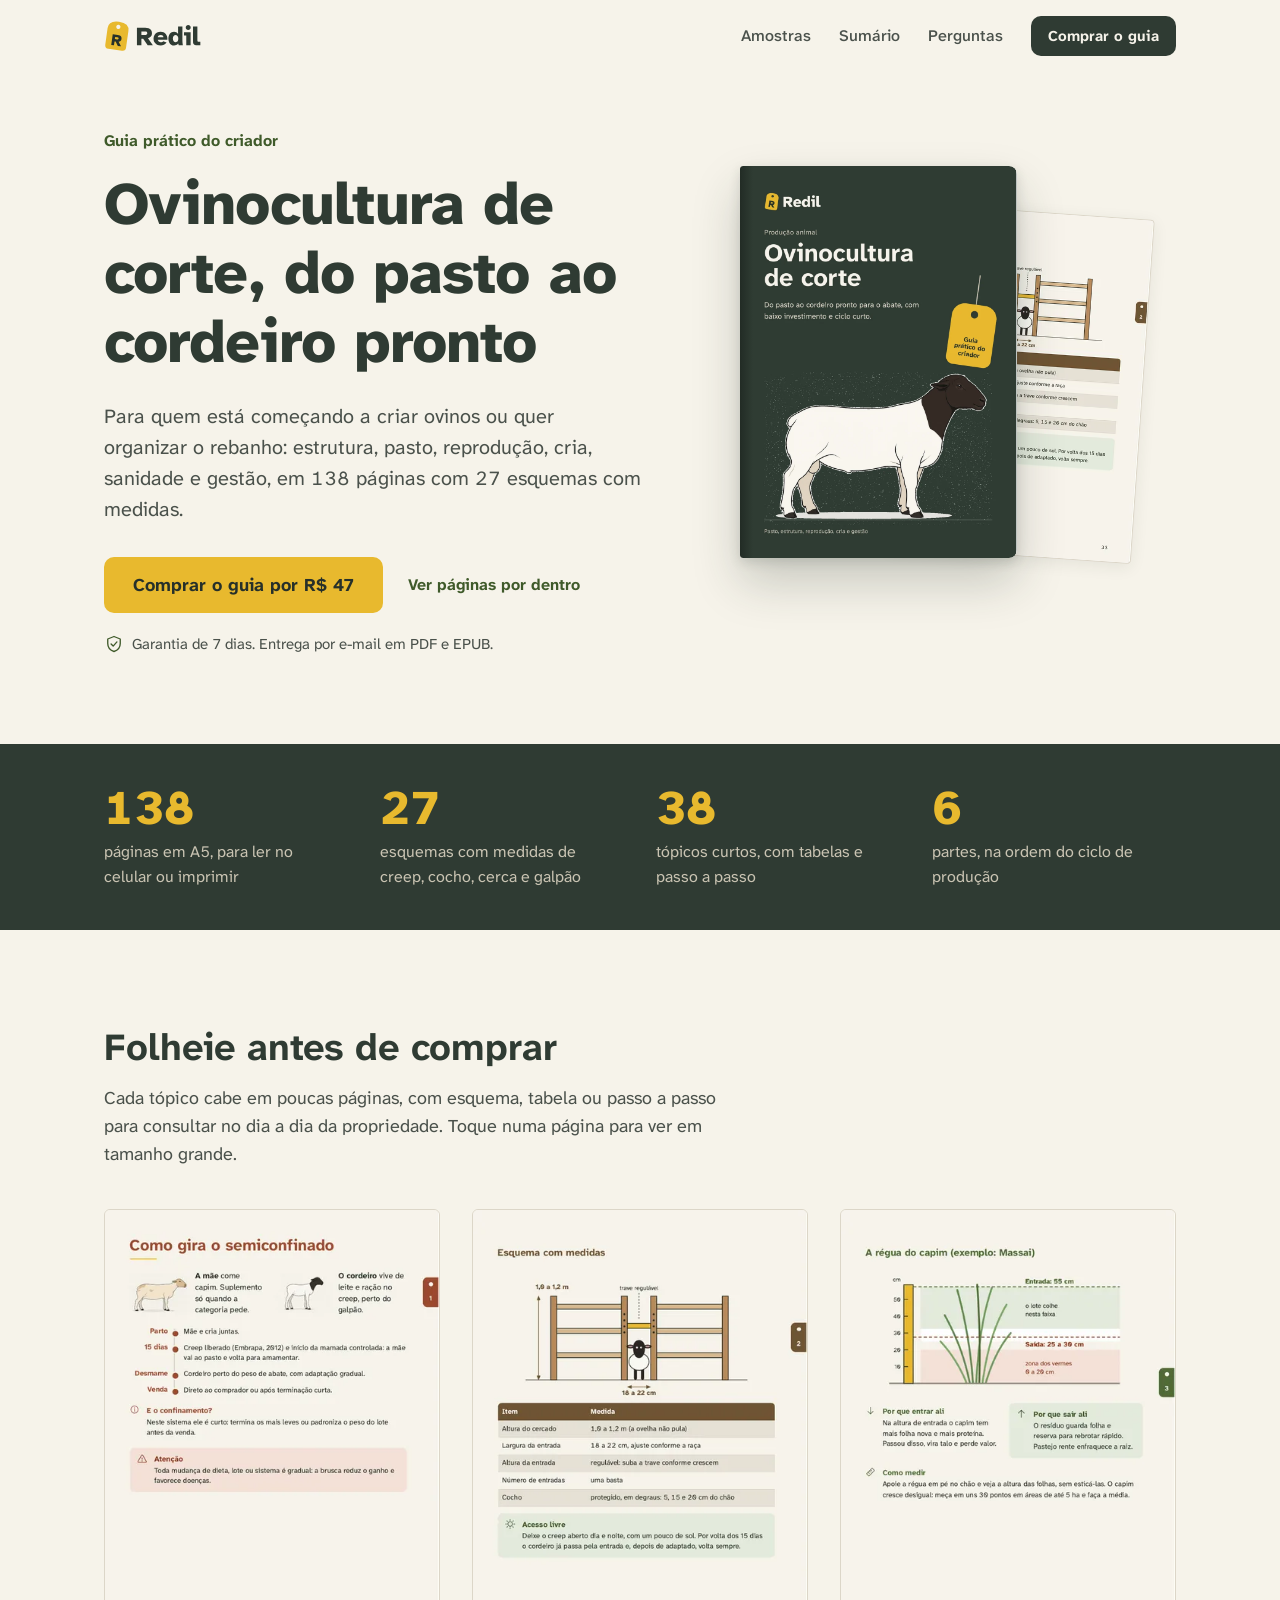
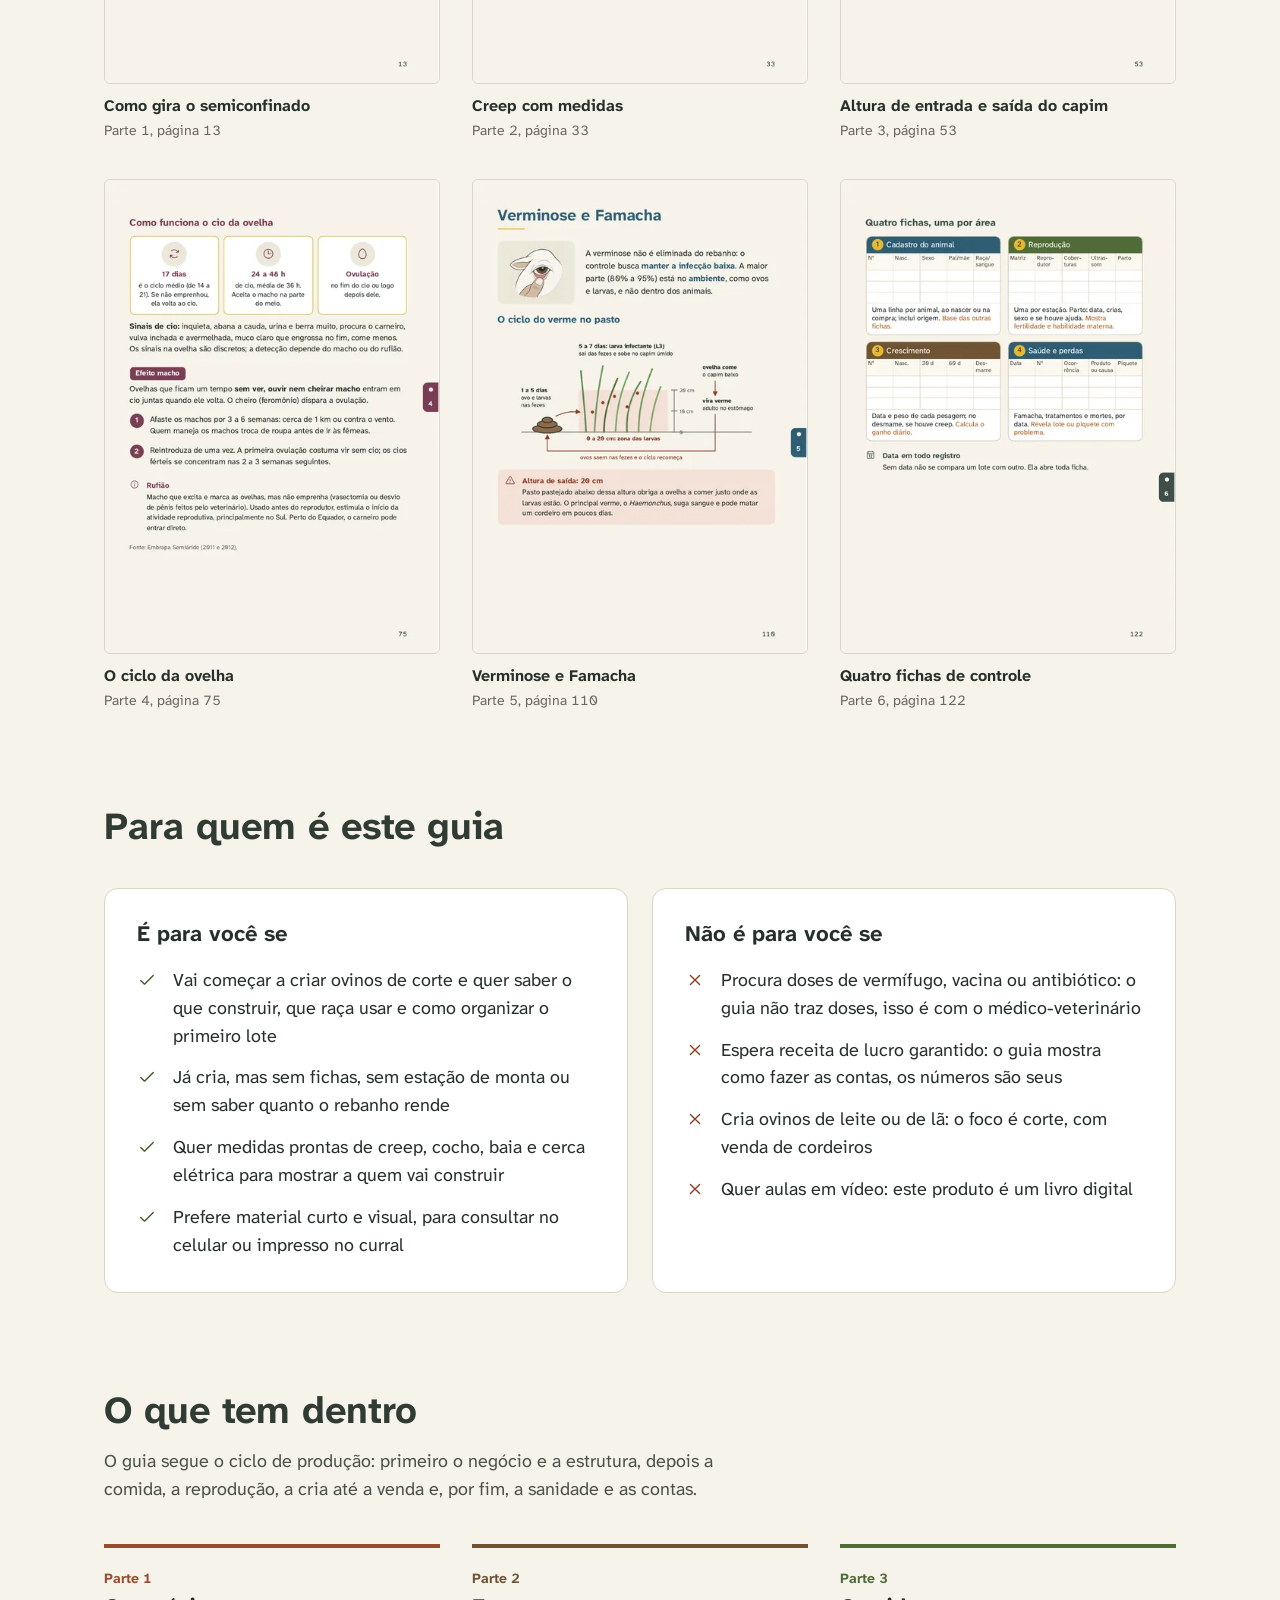
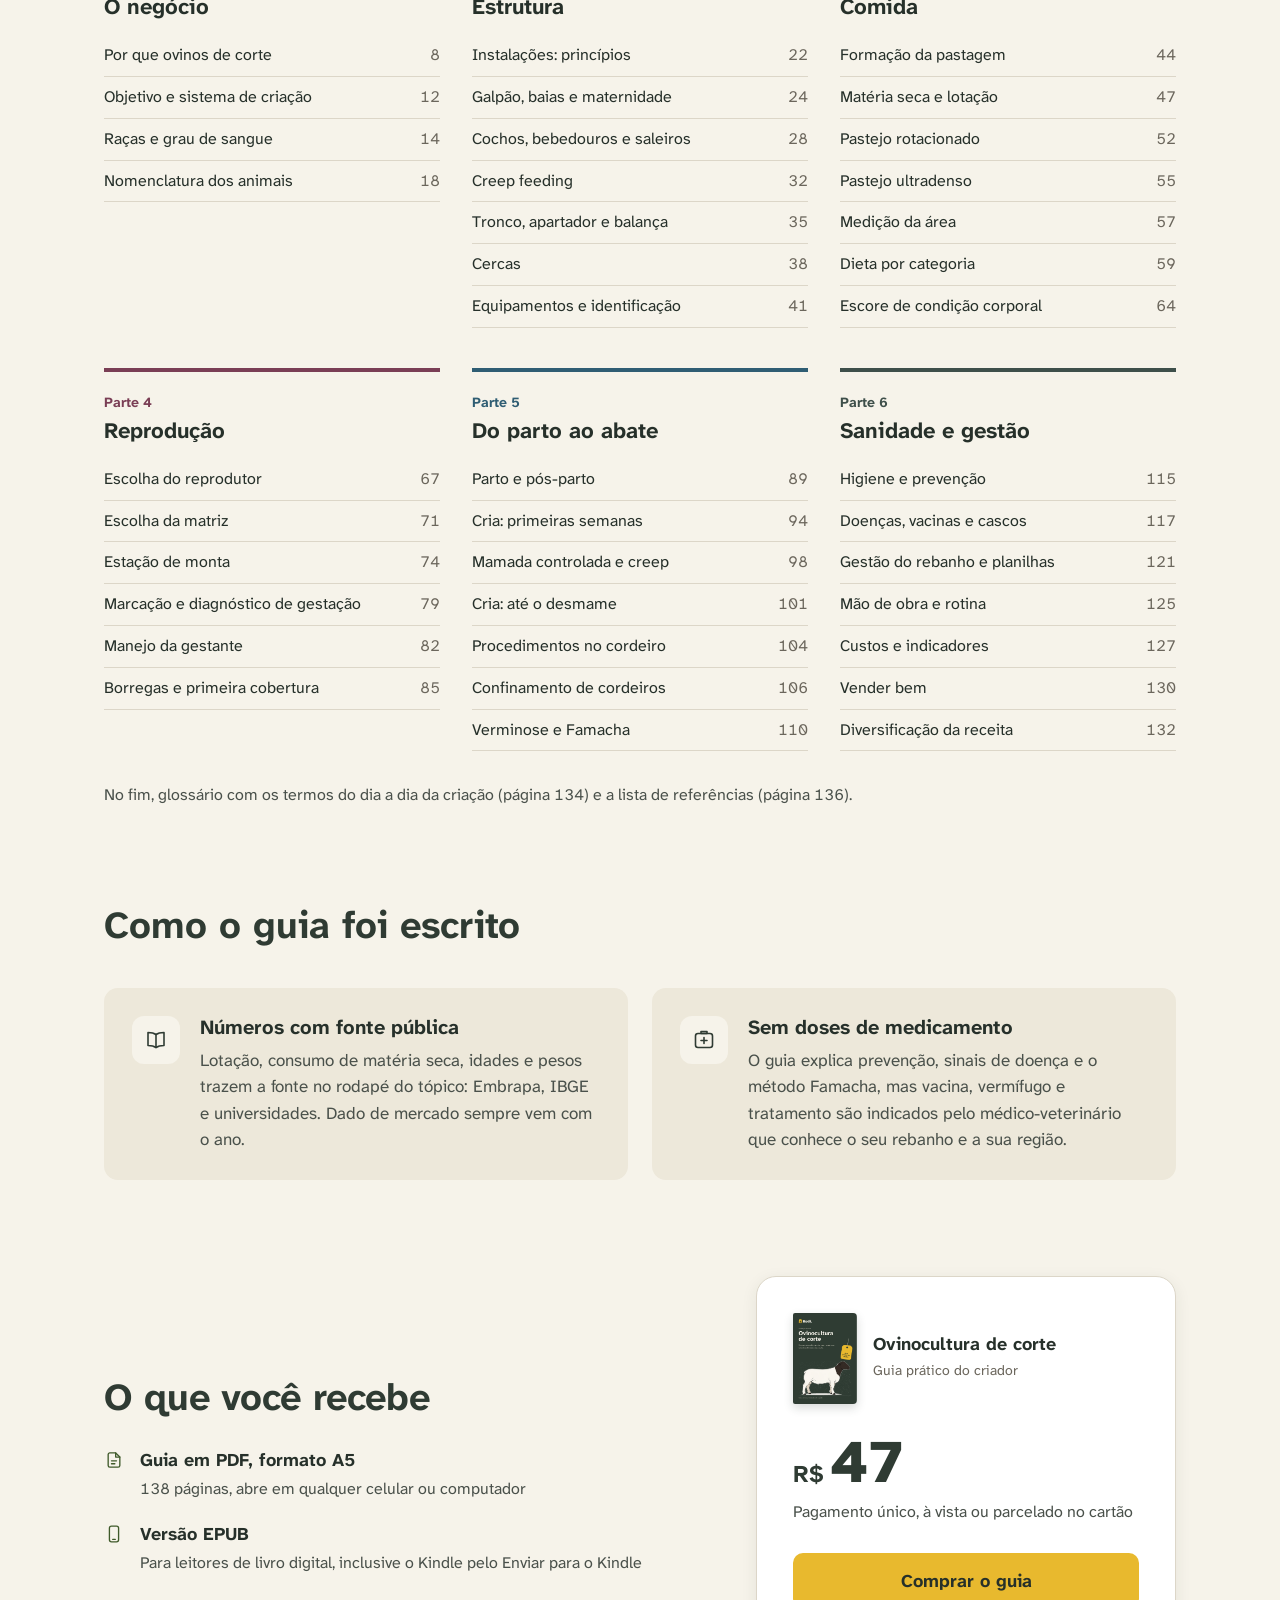
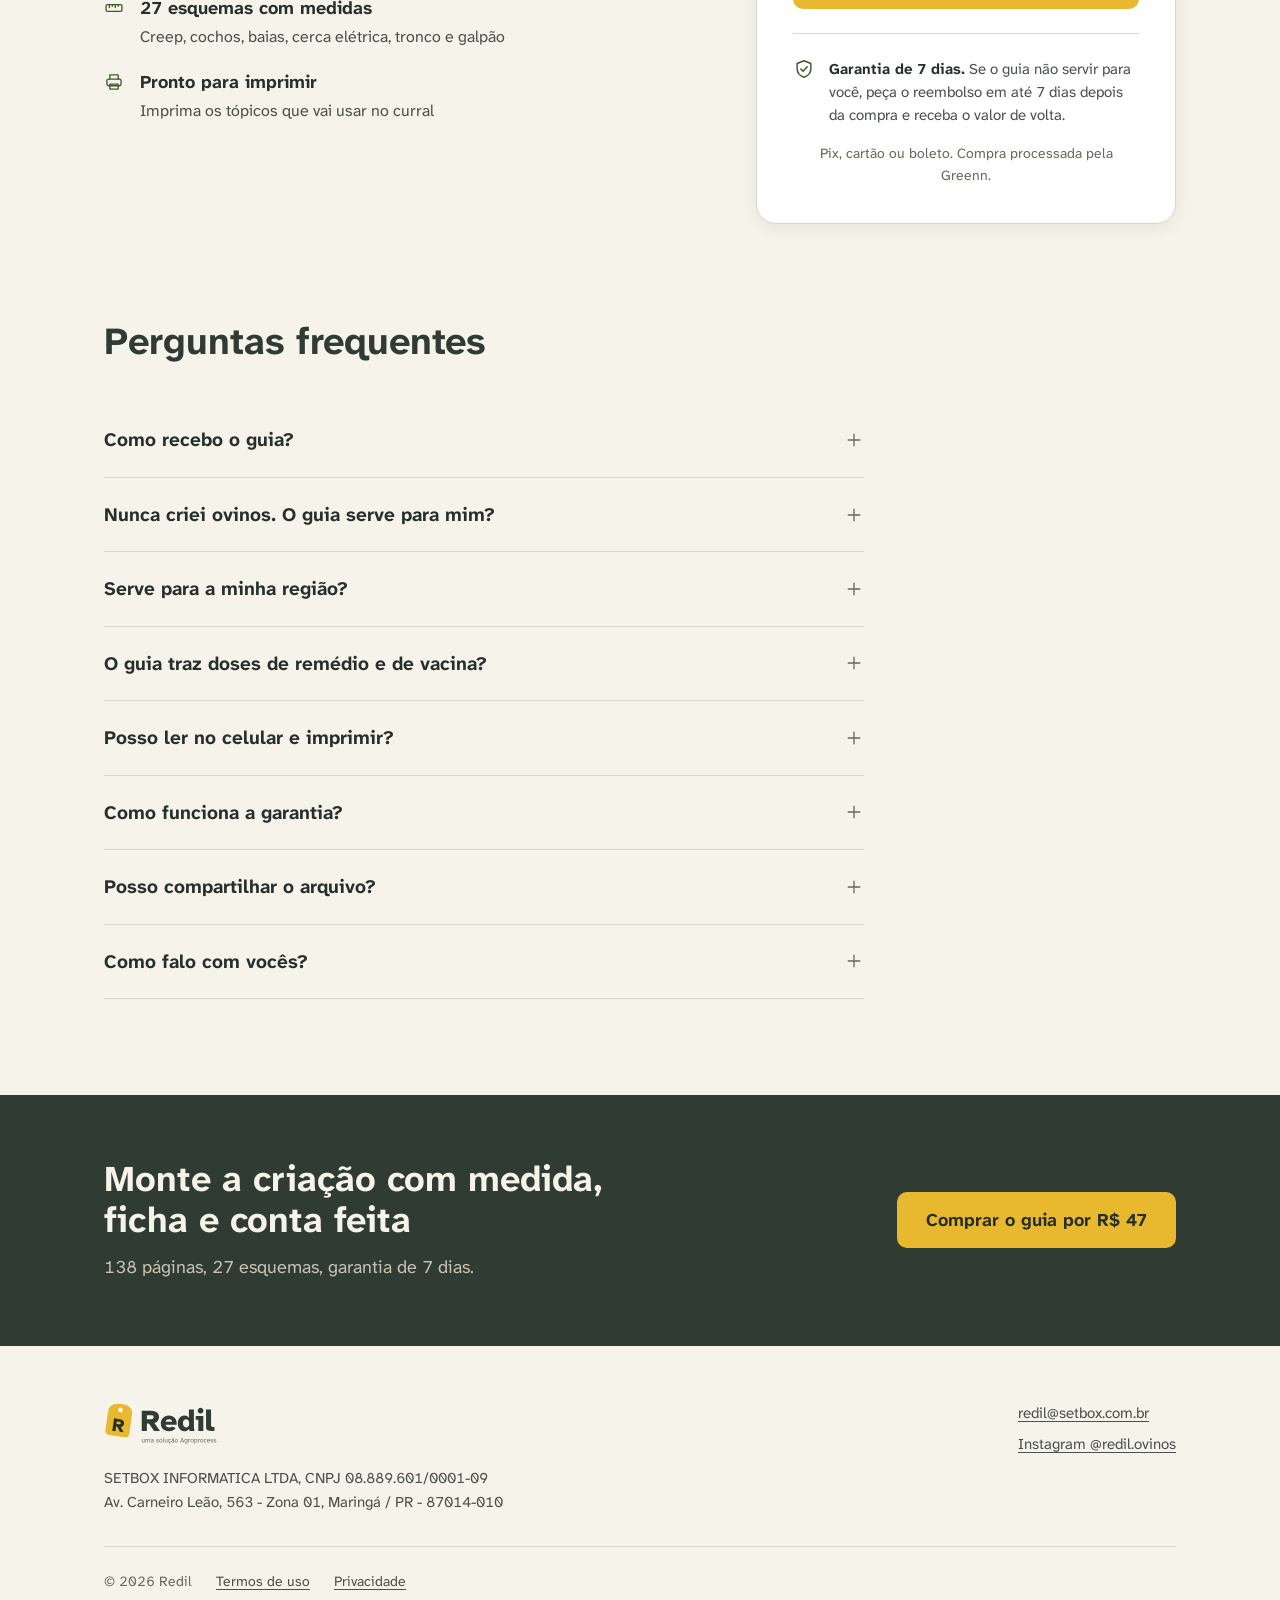
==== index.html @ 5d14e7e5 "Página de vendas do ebook Ovinocultura de corte Página estática da Redil com termos e privacidade, p" ====
<!doctype html>
<html lang="pt-BR">
<head>
<meta charset="utf-8">
<meta name="viewport" content="width=device-width, initial-scale=1">
<title>Ovinocultura de corte: guia prático do criador | Redil</title>
<meta name="description" content="Guia prático de ovinocultura de corte com 138 páginas e 27 esquemas com medidas: negócio, estrutura, pasto, reprodução, cria, sanidade e gestão. Números com fonte pública. PDF e EPUB, garantia de 7 dias.">
<meta name="theme-color" content="#2F3B33">
<meta property="og:type" content="product">
<meta property="og:locale" content="pt_BR">
<meta property="og:site_name" content="Redil">
<meta property="og:title" content="Ovinocultura de corte: guia prático do criador">
<meta property="og:description" content="138 páginas e 27 esquemas com medidas, do pasto ao cordeiro pronto. PDF e EPUB, garantia de 7 dias.">
<link rel="canonical" href="https://redilovinos.com.br/">
<meta property="og:url" content="https://redilovinos.com.br/">
<meta property="og:image" content="https://redilovinos.com.br/img/compartilhar.png">
<meta property="og:image:width" content="1200">
<meta property="og:image:height" content="630">
<meta name="twitter:card" content="summary_large_image">
<link rel="icon" href="img/marca/favicon.ico" sizes="any">
<link rel="icon" href="img/marca/redil-favicon.svg" type="image/svg+xml">
<link rel="apple-touch-icon" href="img/marca/apple-touch-icon.png">
<link rel="preload" href="fontes/atkinson-hyperlegible-next.woff" as="font" type="font/woff" crossorigin>
<link rel="stylesheet" href="estilo.css">
</head>
<body>
<svg width="0" height="0" style="position:absolute" aria-hidden="true">
  <symbol id="i-check" viewBox="0 0 24 24"><path d="M4.5 12.5l4.5 4.5L19.5 6.5"/></symbol>
  <symbol id="i-x" viewBox="0 0 24 24"><path d="M6.5 6.5l11 11M17.5 6.5l-11 11"/></symbol>
  <symbol id="i-escudo" viewBox="0 0 24 24"><path d="M12 3l7.5 3v5.5c0 4.6-3.2 8.2-7.5 9.5-4.3-1.3-7.5-4.9-7.5-9.5V6L12 3z"/><path d="M8.5 12l2.5 2.5 4.5-5"/></symbol>
  <symbol id="i-mais" viewBox="0 0 24 24"><path d="M12 5v14M5 12h14"/></symbol>
  <symbol id="i-livro" viewBox="0 0 24 24"><path d="M12 6.5C10.3 5.2 7.7 4.5 4 4.5v13c3.7 0 6.3.7 8 2 1.7-1.3 4.3-2 8-2v-13c-3.7 0-6.3.7-8 2z"/><path d="M12 6.5v13"/></symbol>
  <symbol id="i-cruz" viewBox="0 0 24 24"><rect x="3.5" y="5.5" width="17" height="14" rx="2.5"/><path d="M9 3.5h6v2H9zM12 9.5v6M9 12.5h6"/></symbol>
  <symbol id="i-arquivo" viewBox="0 0 24 24"><path d="M14 3.5H7a2 2 0 0 0-2 2v13a2 2 0 0 0 2 2h10a2 2 0 0 0 2-2v-10l-5-5z"/><path d="M14 3.5v5h5M9 13h6M9 16.5h4"/></symbol>
  <symbol id="i-celular" viewBox="0 0 24 24"><rect x="6.5" y="2.5" width="11" height="19" rx="2.5"/><path d="M10.5 18.5h3"/></symbol>
  <symbol id="i-impressora" viewBox="0 0 24 24"><path d="M7 8.5V3.5h10v5"/><rect x="3.5" y="8.5" width="17" height="8" rx="2"/><path d="M7 14.5h10v6H7z"/></symbol>
  <symbol id="i-regua" viewBox="0 0 24 24"><rect x="2.5" y="8" width="19" height="8" rx="1.5"/><path d="M6.5 8v3.5M10 8v2M13.5 8v3.5M17 8v2"/></symbol>
</svg>

<a class="pular" href="#conteudo">Pular para o conteúdo</a>

<header class="topo" id="topo">
  <div class="conteiner">
    <a class="marca" href="#conteudo" aria-label="Redil, início"><img src="img/marca/redil-logo.svg" alt="Redil" width="120" height="32"></a>
    <nav aria-label="Seções">
      <a href="#amostras">Amostras</a>
      <a href="#sumario">Sumário</a>
      <a href="#perguntas">Perguntas</a>
      <a class="btn btn-primario comprar" href="#preco">Comprar o guia</a>
    </nav>
  </div>
</header>

<main id="conteudo">
  <section class="heroi" aria-labelledby="titulo">
    <div class="conteiner">
      <div>
        <p class="rotulo">Guia prático do criador</p>
        <h1 id="titulo">Ovinocultura de corte, do pasto ao cordeiro pronto</h1>
        <p class="apoio">Para quem está começando a criar ovinos ou quer organizar o rebanho: estrutura, pasto, reprodução, cria, sanidade e gestão, em 138 páginas com 27 esquemas com medidas.</p>
        <div class="acoes">
          <a class="btn btn-destaque btn-grande comprar" href="#preco">Comprar o guia por R$ 47</a>
          <a class="btn btn-texto" href="#amostras">Ver páginas por dentro</a>
        </div>
        <p class="nota-garantia"><svg class="icone"><use href="#i-escudo"/></svg>Garantia de 7 dias. Entrega por e-mail em PDF e EPUB.</p>
      </div>
      <figure class="livro">
        <div class="pagina"><img src="img/amostras/pagina-33-pequena.webp" alt="" width="440" height="623"></div>
        <div class="capa"><img src="img/capa.webp" alt="Capa do guia Ovinocultura de corte" width="900" height="1274" fetchpriority="high"></div>
      </figure>
    </div>
  </section>

  <section class="faixa" aria-label="O guia em números">
    <div class="conteiner">
      <div><b>138</b><span>páginas em A5, para ler no celular ou imprimir</span></div>
      <div><b>27</b><span>esquemas com medidas de creep, cocho, cerca e galpão</span></div>
      <div><b>38</b><span>tópicos curtos, com tabelas e passo a passo</span></div>
      <div><b>6</b><span>partes, na ordem do ciclo de produção</span></div>
    </div>
  </section>

  <section class="secao" id="amostras" aria-labelledby="titulo-amostras">
    <div class="conteiner">
      <div class="secao-cabeca">
        <h2 id="titulo-amostras">Folheie antes de comprar</h2>
        <p>Cada tópico cabe em poucas páginas, com esquema, tabela ou passo a passo para consultar no dia a dia da propriedade. Toque numa página para ver em tamanho grande.</p>
      </div>
      <div class="amostras">
        <figure>
          <a href="img/amostras/pagina-13.webp"><img src="img/amostras/pagina-13-pequena.webp" alt="Página do guia: como gira o semiconfinado" width="440" height="623" loading="lazy"></a>
          <figcaption>Como gira o semiconfinado<span>Parte 1, página 13</span></figcaption>
        </figure>
        <figure>
          <a href="img/amostras/pagina-33.webp"><img src="img/amostras/pagina-33-pequena.webp" alt="Página do guia: esquema do creep com medidas" width="440" height="623" loading="lazy"></a>
          <figcaption>Creep com medidas<span>Parte 2, página 33</span></figcaption>
        </figure>
        <figure>
          <a href="img/amostras/pagina-53.webp"><img src="img/amostras/pagina-53-pequena.webp" alt="Página do guia: altura de entrada e saída do capim" width="440" height="623" loading="lazy"></a>
          <figcaption>Altura de entrada e saída do capim<span>Parte 3, página 53</span></figcaption>
        </figure>
        <figure>
          <a href="img/amostras/pagina-75.webp"><img src="img/amostras/pagina-75-pequena.webp" alt="Página do guia: ciclo reprodutivo da ovelha" width="440" height="623" loading="lazy"></a>
          <figcaption>O ciclo da ovelha<span>Parte 4, página 75</span></figcaption>
        </figure>
        <figure>
          <a href="img/amostras/pagina-110.webp"><img src="img/amostras/pagina-110-pequena.webp" alt="Página do guia: verminose e método Famacha" width="440" height="623" loading="lazy"></a>
          <figcaption>Verminose e Famacha<span>Parte 5, página 110</span></figcaption>
        </figure>
        <figure>
          <a href="img/amostras/pagina-122.webp"><img src="img/amostras/pagina-122-pequena.webp" alt="Página do guia: as quatro fichas de controle do rebanho" width="440" height="623" loading="lazy"></a>
          <figcaption>Quatro fichas de controle<span>Parte 6, página 122</span></figcaption>
        </figure>
      </div>
    </div>
  </section>

  <section class="secao" aria-labelledby="titulo-publico">
    <div class="conteiner">
      <div class="secao-cabeca">
        <h2 id="titulo-publico">Para quem é este guia</h2>
      </div>
      <div class="publico">
        <div>
          <h3>É para você se</h3>
          <ul class="lista lista-sim">
            <li><svg class="icone"><use href="#i-check"/></svg>Vai começar a criar ovinos de corte e quer saber o que construir, que raça usar e como organizar o primeiro lote</li>
            <li><svg class="icone"><use href="#i-check"/></svg>Já cria, mas sem fichas, sem estação de monta ou sem saber quanto o rebanho rende</li>
            <li><svg class="icone"><use href="#i-check"/></svg>Quer medidas prontas de creep, cocho, baia e cerca elétrica para mostrar a quem vai construir</li>
            <li><svg class="icone"><use href="#i-check"/></svg>Prefere material curto e visual, para consultar no celular ou impresso no curral</li>
          </ul>
        </div>
        <div>
          <h3>Não é para você se</h3>
          <ul class="lista lista-nao">
            <li><svg class="icone"><use href="#i-x"/></svg>Procura doses de vermífugo, vacina ou antibiótico: o guia não traz doses, isso é com o médico-veterinário</li>
            <li><svg class="icone"><use href="#i-x"/></svg>Espera receita de lucro garantido: o guia mostra como fazer as contas, os números são seus</li>
            <li><svg class="icone"><use href="#i-x"/></svg>Cria ovinos de leite ou de lã: o foco é corte, com venda de cordeiros</li>
            <li><svg class="icone"><use href="#i-x"/></svg>Quer aulas em vídeo: este produto é um livro digital</li>
          </ul>
        </div>
      </div>
    </div>
  </section>

  <section class="secao" id="sumario" aria-labelledby="titulo-sumario">
    <div class="conteiner">
      <div class="secao-cabeca">
        <h2 id="titulo-sumario">O que tem dentro</h2>
        <p>O guia segue o ciclo de produção: primeiro o negócio e a estrutura, depois a comida, a reprodução, a cria até a venda e, por fim, a sanidade e as contas.</p>
      </div>
      <div class="sumario">
        <div class="parte" style="--cor: var(--cat-negocio)">
          <p class="numero">Parte 1</p>
          <h3>O negócio</h3>
          <ol>
            <li><span>Por que ovinos de corte</span><span>8</span></li>
            <li><span>Objetivo e sistema de criação</span><span>12</span></li>
            <li><span>Raças e grau de sangue</span><span>14</span></li>
            <li><span>Nomenclatura dos animais</span><span>18</span></li>
          </ol>
        </div>
        <div class="parte" style="--cor: var(--cat-estrutura)">
          <p class="numero">Parte 2</p>
          <h3>Estrutura</h3>
          <ol>
            <li><span>Instalações: princípios</span><span>22</span></li>
            <li><span>Galpão, baias e maternidade</span><span>24</span></li>
            <li><span>Cochos, bebedouros e saleiros</span><span>28</span></li>
            <li><span>Creep feeding</span><span>32</span></li>
            <li><span>Tronco, apartador e balança</span><span>35</span></li>
            <li><span>Cercas</span><span>38</span></li>
            <li><span>Equipamentos e identificação</span><span>41</span></li>
          </ol>
        </div>
        <div class="parte" style="--cor: var(--cat-comida)">
          <p class="numero">Parte 3</p>
          <h3>Comida</h3>
          <ol>
            <li><span>Formação da pastagem</span><span>44</span></li>
            <li><span>Matéria seca e lotação</span><span>47</span></li>
            <li><span>Pastejo rotacionado</span><span>52</span></li>
            <li><span>Pastejo ultradenso</span><span>55</span></li>
            <li><span>Medição da área</span><span>57</span></li>
            <li><span>Dieta por categoria</span><span>59</span></li>
            <li><span>Escore de condição corporal</span><span>64</span></li>
          </ol>
        </div>
        <div class="parte" style="--cor: var(--cat-reproducao)">
          <p class="numero">Parte 4</p>
          <h3>Reprodução</h3>
          <ol>
            <li><span>Escolha do reprodutor</span><span>67</span></li>
            <li><span>Escolha da matriz</span><span>71</span></li>
            <li><span>Estação de monta</span><span>74</span></li>
            <li><span>Marcação e diagnóstico de gestação</span><span>79</span></li>
            <li><span>Manejo da gestante</span><span>82</span></li>
            <li><span>Borregas e primeira cobertura</span><span>85</span></li>
          </ol>
        </div>
        <div class="parte" style="--cor: var(--cat-cria)">
          <p class="numero">Parte 5</p>
          <h3>Do parto ao abate</h3>
          <ol>
            <li><span>Parto e pós-parto</span><span>89</span></li>
            <li><span>Cria: primeiras semanas</span><span>94</span></li>
            <li><span>Mamada controlada e creep</span><span>98</span></li>
            <li><span>Cria: até o desmame</span><span>101</span></li>
            <li><span>Procedimentos no cordeiro</span><span>104</span></li>
            <li><span>Confinamento de cordeiros</span><span>106</span></li>
            <li><span>Verminose e Famacha</span><span>110</span></li>
          </ol>
        </div>
        <div class="parte" style="--cor: var(--cat-sanidade)">
          <p class="numero">Parte 6</p>
          <h3>Sanidade e gestão</h3>
          <ol>
            <li><span>Higiene e prevenção</span><span>115</span></li>
            <li><span>Doenças, vacinas e cascos</span><span>117</span></li>
            <li><span>Gestão do rebanho e planilhas</span><span>121</span></li>
            <li><span>Mão de obra e rotina</span><span>125</span></li>
            <li><span>Custos e indicadores</span><span>127</span></li>
            <li><span>Vender bem</span><span>130</span></li>
            <li><span>Diversificação da receita</span><span>132</span></li>
          </ol>
        </div>
      </div>
      <p class="extras-sumario">No fim, glossário com os termos do dia a dia da criação (página 134) e a lista de referências (página 136).</p>
    </div>
  </section>

  <section class="secao" aria-labelledby="titulo-criterios">
    <div class="conteiner">
      <div class="secao-cabeca">
        <h2 id="titulo-criterios">Como o guia foi escrito</h2>
      </div>
      <div class="criterios">
        <div class="criterio">
          <div class="selo"><svg class="icone"><use href="#i-livro"/></svg></div>
          <div>
            <h3>Números com fonte pública</h3>
            <p>Lotação, consumo de matéria seca, idades e pesos trazem a fonte no rodapé do tópico: Embrapa, IBGE e universidades. Dado de mercado sempre vem com o ano.</p>
          </div>
        </div>
        <div class="criterio">
          <div class="selo"><svg class="icone"><use href="#i-cruz"/></svg></div>
          <div>
            <h3>Sem doses de medicamento</h3>
            <p>O guia explica prevenção, sinais de doença e o método Famacha, mas vacina, vermífugo e tratamento são indicados pelo médico-veterinário que conhece o seu rebanho e a sua região.</p>
          </div>
        </div>
      </div>
    </div>
  </section>

  <section class="secao" id="preco" aria-labelledby="titulo-preco">
    <div class="conteiner compra">
      <div class="recebe">
        <h2 id="titulo-preco">O que você recebe</h2>
        <ul class="lista lista-sim">
          <li><svg class="icone"><use href="#i-arquivo"/></svg><div><strong>Guia em PDF, formato A5</strong><span>138 páginas, abre em qualquer celular ou computador</span></div></li>
          <li><svg class="icone"><use href="#i-celular"/></svg><div><strong>Versão EPUB</strong><span>Para leitores de livro digital, inclusive o Kindle pelo Enviar para o Kindle</span></div></li>
          <li><svg class="icone"><use href="#i-regua"/></svg><div><strong>27 esquemas com medidas</strong><span>Creep, cochos, baias, cerca elétrica, tronco e galpão</span></div></li>
          <li><svg class="icone"><use href="#i-impressora"/></svg><div><strong>Pronto para imprimir</strong><span>Imprima os tópicos que vai usar no curral</span></div></li>
        </ul>
      </div>
      <div class="preco">
        <div class="produto">
          <img src="img/capa.webp" alt="" width="64" height="91" loading="lazy">
          <div><strong>Ovinocultura de corte</strong><span>Guia prático do criador</span></div>
        </div>
        <div class="valor"><small>R$</small>47</div>
        <p class="condicao">Pagamento único, à vista ou parcelado no cartão</p>
        <a class="btn btn-destaque btn-grande comprar" href="#preco">Comprar o guia</a>
        <div class="garantia">
          <svg class="icone"><use href="#i-escudo"/></svg>
          <p><strong>Garantia de 7 dias.</strong> Se o guia não servir para você, peça o reembolso em até 7 dias depois da compra e receba o valor de volta.</p>
        </div>
        <p class="pagamento">Pix, cartão ou boleto. Compra processada pela Greenn.</p>
      </div>
    </div>
  </section>

  <section class="secao" id="perguntas" aria-labelledby="titulo-perguntas">
    <div class="conteiner">
      <div class="secao-cabeca">
        <h2 id="titulo-perguntas">Perguntas frequentes</h2>
      </div>
      <div class="perguntas">
        <details>
          <summary>Como recebo o guia?<svg class="icone"><use href="#i-mais"/></svg></summary>
          <p>Logo que o pagamento é aprovado, você recebe no e-mail da compra os links para baixar o PDF e o EPUB. No Pix e no cartão a aprovação costuma ser imediata; no boleto, leva até 3 dias úteis.</p>
        </details>
        <details>
          <summary>Nunca criei ovinos. O guia serve para mim?<svg class="icone"><use href="#i-mais"/></svg></summary>
          <p>Sim. O guia começa pelo negócio e pelos sistemas de criação, explica os termos técnicos e traz um glossário no fim. Use como ponto de partida e conte com um médico-veterinário e um zootecnista de confiança.</p>
        </details>
        <details>
          <summary>Serve para a minha região?<svg class="icone"><use href="#i-mais"/></svg></summary>
          <p>Os princípios de estrutura, pasto, reprodução e cria valem para todo o país. Capim, época da estação de monta e calendário sanitário mudam conforme o clima: o guia mostra o que considerar, e o técnico da sua região ajuda a fechar os detalhes.</p>
        </details>
        <details>
          <summary>O guia traz doses de remédio e de vacina?<svg class="icone"><use href="#i-mais"/></svg></summary>
          <p>Não. Ele explica prevenção, sinais de doença, o método Famacha e o período de carência, mas a indicação de produto e dose é sempre do médico-veterinário.</p>
        </details>
        <details>
          <summary>Posso ler no celular e imprimir?<svg class="icone"><use href="#i-mais"/></svg></summary>
          <p>Sim. O PDF tem formato A5 e abre em qualquer celular, tablet ou computador, e pode ser impresso. O EPUB ajusta o texto à tela do leitor de livro digital.</p>
        </details>
        <details>
          <summary>Como funciona a garantia?<svg class="icone"><use href="#i-mais"/></svg></summary>
          <p>Você tem 7 dias a partir da compra para pedir o reembolso, sem precisar justificar. O pedido é feito pela Greenn, que processou a compra, ou pelo nosso contato, e o valor volta pela mesma forma de pagamento.</p>
        </details>
        <details>
          <summary>Posso compartilhar o arquivo?<svg class="icone"><use href="#i-mais"/></svg></summary>
          <p>O guia é para uso pessoal de quem comprou. Pode imprimir para usar na sua propriedade, mas não pode revender, distribuir ou publicar o arquivo.</p>
        </details>
        <details>
          <summary>Como falo com vocês?<svg class="icone"><use href="#i-mais"/></svg></summary>
          <p>Pelo e-mail <a href="mailto:redil@setbox.com.br">redil@setbox.com.br</a> ou pelo Instagram <a href="https://www.instagram.com/redil.ovinos/">@redil.ovinos</a>.</p>
        </details>
      </div>
    </div>
  </section>

  <section class="chamada" aria-labelledby="titulo-chamada">
    <div class="conteiner">
      <div>
        <h2 id="titulo-chamada">Monte a criação com medida, ficha e conta feita</h2>
        <p>138 páginas, 27 esquemas, garantia de 7 dias.</p>
      </div>
      <a class="btn btn-destaque btn-grande comprar" href="#preco">Comprar o guia por R$ 47</a>
    </div>
  </section>
</main>

<footer class="rodape">
  <div class="conteiner">
    <div>
      <div class="assinatura"><img src="img/marca/redil-assinatura.svg" alt="Redil, uma solução Agroprocess" width="220" height="44"></div>
      <address>
        SETBOX INFORMATICA LTDA, CNPJ 08.889.601/0001-09<br>
        Av. Carneiro Leão, 563 - Zona 01, Maringá / PR - 87014-010
      </address>
    </div>
    <div class="contato">
      <a href="mailto:redil@setbox.com.br">redil@setbox.com.br</a>
      <a href="https://www.instagram.com/redil.ovinos/">Instagram @redil.ovinos</a>
    </div>
    <div class="legal">
      <span>© 2026 Redil</span>
      <a href="termos.html">Termos de uso</a>
      <a href="privacidade.html">Privacidade</a>
    </div>
  </div>
</footer>

<script>
  const CHECKOUT = "";
  if (CHECKOUT) document.querySelectorAll("a.comprar").forEach((a) => { a.href = CHECKOUT; });
  const topo = document.getElementById("topo");
  const marcarTopo = () => topo.classList.toggle("rolou", window.scrollY > 8);
  window.addEventListener("scroll", marcarTopo, { passive: true });
  marcarTopo();
</script>
</body>
</html>
---- estilo.css ----
@font-face {
  font-family: 'Atkinson Hyperlegible Next';
  src: url('fontes/atkinson-hyperlegible-next.woff') format('woff');
  font-weight: 200 800;
  font-display: swap;
}

:root {
  --papel: #F6F3EA;
  --branco: #FFFFFF;
  --cartao: #EDE8DA;
  --linha: #DCD6C8;
  --apagado: #6B665C;
  --tinta-2: #4A514B;
  --tinta: #26302A;
  --grafite: #2F3B33;
  --grafite-escuro: #232C26;
  --negativo-suave: #C9C3B2;
  --brinco: #E8B92E;
  --brinco-escuro: #C99A14;
  --sucesso: #3F5A2A;
  --sucesso-fundo: #E3EADB;
  --erro: #8E3B22;
  --erro-fundo: #F4E1D8;
  --cat-negocio: #9C4A2F;
  --cat-estrutura: #6E5434;
  --cat-comida: #4F6B36;
  --cat-reproducao: #7A3E55;
  --cat-cria: #2F5D73;
  --cat-sanidade: #3E4F4A;
  --fonte: 'Atkinson Hyperlegible Next', 'Atkinson Hyperlegible', system-ui, sans-serif;
  --raio-controle: 10px;
  --raio-cartao: 14px;
  --raio-painel: 20px;
  --sombra-2: 0 4px 16px rgba(38, 48, 42, 0.08);
  --sombra-livro: 0 24px 48px rgba(38, 48, 42, 0.22), 0 4px 12px rgba(38, 48, 42, 0.14);
  --foco: 0 0 0 3px var(--brinco);
  --largura: 1120px;
  --transicao: 150ms ease-out;
}

*, *::before, *::after { box-sizing: border-box; }

html { scroll-behavior: smooth; -webkit-text-size-adjust: 100%; }

body {
  margin: 0;
  background: var(--papel);
  color: var(--tinta);
  font-family: var(--fonte);
  font-size: 18px;
  line-height: 1.55;
  font-variant-numeric: tabular-nums;
}

img { display: block; max-width: 100%; height: auto; }

a { color: var(--sucesso); text-underline-offset: 3px; }

a:focus-visible, button:focus-visible, summary:focus-visible {
  outline: none;
  box-shadow: var(--foco);
  border-radius: var(--raio-controle);
}

h1, h2, h3 { line-height: 1.15; margin: 0; }

p { margin: 0; }

.pular {
  position: absolute;
  left: 16px;
  top: -64px;
  background: var(--grafite);
  color: var(--papel);
  padding: 12px 16px;
  border-radius: var(--raio-controle);
  z-index: 10;
}

.pular:focus { top: 16px; }

.conteiner {
  width: 100%;
  max-width: var(--largura);
  margin: 0 auto;
  padding: 0 24px;
}

.btn {
  display: inline-flex;
  align-items: center;
  justify-content: center;
  gap: 8px;
  min-height: 48px;
  padding: 0 20px;
  border-radius: var(--raio-controle);
  font: 700 16px/1 var(--fonte);
  text-decoration: none;
  border: 1px solid transparent;
  cursor: pointer;
  transition: background-color var(--transicao);
}

.btn-grande { min-height: 56px; padding: 0 28px; font-size: 18px; }

.btn-primario { background: var(--grafite); color: var(--papel); }
.btn-primario:hover { background: var(--grafite-escuro); }

.btn-destaque { background: var(--brinco); color: var(--tinta); }
.btn-destaque:hover { background: var(--brinco-escuro); }

.btn-texto { color: var(--sucesso); padding: 0 8px; }
.btn-texto:hover { text-decoration: underline; }

.icone { width: 20px; height: 20px; flex: none; fill: none; stroke: currentColor; stroke-width: 1.6; stroke-linecap: round; stroke-linejoin: round; }

.topo {
  position: sticky;
  top: 0;
  z-index: 5;
  background: rgba(246, 243, 234, 0.94);
  backdrop-filter: blur(8px);
  border-bottom: 1px solid transparent;
}

.topo.rolou { border-bottom-color: var(--linha); }

.topo .conteiner {
  display: flex;
  align-items: center;
  justify-content: space-between;
  gap: 24px;
  height: 72px;
}

.topo .marca img { height: 32px; width: auto; }

.topo nav { display: flex; align-items: center; gap: 28px; }

.topo nav a:not(.btn) {
  color: var(--tinta-2);
  font-weight: 500;
  font-size: 16px;
  text-decoration: none;
}

.topo nav a:not(.btn):hover { color: var(--tinta); }

.topo .btn { min-height: 40px; padding: 0 16px; font-size: 15px; }

.heroi { padding: 56px 0 88px; }

.heroi .conteiner {
  display: grid;
  grid-template-columns: minmax(0, 1.05fr) minmax(0, 0.95fr);
  gap: 48px;
  align-items: center;
}

.heroi .rotulo {
  color: var(--sucesso);
  font-weight: 700;
  font-size: 16px;
  margin-bottom: 16px;
}

.heroi h1 {
  font-size: clamp(40px, 5.2vw, 60px);
  font-weight: 800;
  letter-spacing: -0.015em;
  color: var(--grafite);
  max-width: 13ch;
}

.heroi .apoio {
  margin-top: 24px;
  font-size: 20px;
  color: var(--tinta-2);
  max-width: 34em;
}

.heroi .acoes {
  display: flex;
  flex-wrap: wrap;
  align-items: center;
  gap: 12px 16px;
  margin-top: 32px;
}

.nota-garantia {
  display: flex;
  align-items: center;
  gap: 8px;
  margin-top: 20px;
  font-size: 15px;
  color: var(--tinta-2);
}

.nota-garantia .icone { color: var(--sucesso); }

.livro {
  position: relative;
  margin: 0;
  justify-self: center;
  width: min(100%, 420px);
  aspect-ratio: 1 / 1.08;
}

.livro .pagina,
.livro .capa {
  position: absolute;
  aspect-ratio: 1284 / 1818;
  border-radius: 3px 8px 8px 3px;
}

.livro .pagina {
  right: 0;
  top: 10%;
  width: 58%;
  border-radius: 4px;
  box-shadow: var(--sombra-2);
  border: 1px solid var(--linha);
  background: var(--branco);
  transform: rotate(4deg);
}

.livro .capa {
  left: 4%;
  top: 0;
  width: 66%;
  box-shadow: var(--sombra-livro);
  overflow: hidden;
}

.livro .capa::after {
  content: '';
  position: absolute;
  inset: 0 auto 0 0;
  width: 5%;
  background: linear-gradient(90deg, rgba(0, 0, 0, 0.28), rgba(0, 0, 0, 0));
}

.livro img { width: 100%; height: 100%; object-fit: cover; border-radius: inherit; }

.faixa { background: var(--grafite); color: var(--papel); }

.faixa .conteiner {
  display: grid;
  grid-template-columns: repeat(4, minmax(0, 1fr));
  gap: 32px;
  padding-top: 40px;
  padding-bottom: 40px;
}

.faixa b {
  display: block;
  font-size: 48px;
  font-weight: 800;
  line-height: 1;
  color: var(--brinco);
}

.faixa span { display: block; margin-top: 8px; font-size: 16px; color: var(--negativo-suave); max-width: 22ch; }

.secao { padding: 96px 0; }

.secao + .secao { padding-top: 0; }

.secao-cabeca { max-width: 640px; margin-bottom: 40px; }

.secao-cabeca h2 { font-size: clamp(30px, 3.4vw, 38px); font-weight: 700; color: var(--grafite); }

.secao-cabeca p { margin-top: 16px; color: var(--tinta-2); }

.amostras {
  display: grid;
  grid-template-columns: repeat(3, minmax(0, 1fr));
  gap: 40px 32px;
}

.amostras figure { margin: 0; scroll-snap-align: start; }

.amostras a {
  display: block;
  border-radius: 6px;
  background: var(--branco);
  border: 1px solid var(--linha);
  overflow: hidden;
  transition: box-shadow var(--transicao);
}

.amostras a:hover { box-shadow: var(--sombra-2); }

.amostras img { width: 100%; aspect-ratio: 1284 / 1818; object-fit: cover; }

.amostras figcaption { margin-top: 12px; font-size: 16px; font-weight: 700; line-height: 1.3; }

.amostras figcaption span { display: block; margin-top: 4px; font-weight: 400; font-size: 14px; color: var(--apagado); }

.publico {
  display: grid;
  grid-template-columns: repeat(2, minmax(0, 1fr));
  gap: 24px;
}

.publico > div {
  background: var(--branco);
  border: 1px solid var(--linha);
  border-radius: var(--raio-cartao);
  padding: 32px;
}

.publico h3 { font-size: 22px; font-weight: 700; margin-bottom: 20px; }

.lista { list-style: none; margin: 0; padding: 0; display: grid; gap: 14px; }

.lista li { display: grid; grid-template-columns: 24px 1fr; gap: 12px; align-items: start; }

.lista .icone { margin-top: 3px; }

.lista-sim .icone { color: var(--sucesso); }

.lista-nao .icone { color: var(--erro); }

.sumario {
  display: grid;
  grid-template-columns: repeat(3, minmax(0, 1fr));
  gap: 40px 32px;
}

.parte { border-top: 4px solid var(--cor); padding-top: 20px; }

.parte .numero { font-size: 14px; font-weight: 700; color: var(--cor); }

.parte h3 { font-size: 22px; font-weight: 700; margin: 4px 0 16px; }

.parte ol { list-style: none; margin: 0; padding: 0; }

.parte li {
  display: flex;
  justify-content: space-between;
  gap: 16px;
  padding: 8px 0;
  border-bottom: 1px solid var(--linha);
  font-size: 16px;
}

.parte li span:last-child { color: var(--apagado); }

.extras-sumario { margin-top: 32px; font-size: 16px; color: var(--tinta-2); }

.criterios {
  display: grid;
  grid-template-columns: repeat(2, minmax(0, 1fr));
  gap: 24px;
}

.criterio {
  display: grid;
  grid-template-columns: 48px 1fr;
  gap: 20px;
  padding: 28px;
  background: var(--cartao);
  border-radius: var(--raio-cartao);
}

.criterio .selo {
  display: grid;
  place-items: center;
  width: 48px;
  height: 48px;
  border-radius: 12px;
  background: var(--papel);
  color: var(--grafite);
}

.criterio .selo .icone { width: 24px; height: 24px; }

.criterio h3 { font-size: 20px; font-weight: 700; margin-bottom: 8px; }

.criterio p { color: var(--tinta-2); font-size: 17px; }

.compra {
  display: grid;
  grid-template-columns: minmax(0, 1fr) minmax(0, 420px);
  gap: 64px;
  align-items: center;
}

.compra .recebe h2 { font-size: clamp(30px, 3.4vw, 38px); color: var(--grafite); margin-bottom: 28px; }

.compra .recebe .lista { gap: 18px; }

.compra .recebe .lista strong { display: block; }

.compra .recebe .lista span { color: var(--tinta-2); font-size: 16px; }

.preco {
  background: var(--branco);
  border: 1px solid var(--linha);
  border-radius: var(--raio-painel);
  padding: 36px;
  box-shadow: var(--sombra-2);
}

.preco .produto { display: flex; gap: 16px; align-items: center; margin-bottom: 28px; }

.preco .produto img { width: 64px; border-radius: 2px 4px 4px 2px; box-shadow: 0 4px 10px rgba(38, 48, 42, 0.18); }

.preco .produto strong { display: block; font-size: 18px; line-height: 1.25; }

.preco .produto span { font-size: 14px; color: var(--apagado); }

.preco .valor { font-size: 60px; font-weight: 800; line-height: 1; color: var(--grafite); letter-spacing: -0.02em; }

.preco .valor small { font-size: 24px; font-weight: 700; margin-right: 6px; letter-spacing: 0; }

.preco .condicao { margin-top: 8px; font-size: 16px; color: var(--tinta-2); }

.preco .btn { width: 100%; margin-top: 28px; }

.preco .garantia {
  display: grid;
  grid-template-columns: 24px 1fr;
  gap: 12px;
  margin-top: 24px;
  padding-top: 24px;
  border-top: 1px solid var(--linha);
  font-size: 15px;
  color: var(--tinta-2);
}

.preco .garantia .icone { color: var(--sucesso); width: 22px; height: 22px; }

.preco .garantia strong { color: var(--tinta); }

.preco .pagamento { margin-top: 16px; font-size: 14px; color: var(--apagado); text-align: center; }

.perguntas { max-width: 760px; }

.perguntas details { border-bottom: 1px solid var(--linha); }

.perguntas summary {
  display: flex;
  justify-content: space-between;
  align-items: center;
  gap: 24px;
  padding: 22px 0;
  font-weight: 700;
  font-size: 19px;
  cursor: pointer;
  list-style: none;
}

.perguntas summary::-webkit-details-marker { display: none; }

.perguntas summary .icone { color: var(--apagado); transition: transform var(--transicao); }

.perguntas details[open] summary .icone { transform: rotate(45deg); }

.perguntas details p { padding: 0 0 24px; color: var(--tinta-2); max-width: 64ch; }

.perguntas details p + p { margin-top: -12px; }

.chamada { background: var(--grafite); color: var(--papel); }

.chamada .conteiner {
  display: grid;
  grid-template-columns: minmax(0, 1fr) auto;
  gap: 32px;
  align-items: center;
  padding-top: 64px;
  padding-bottom: 64px;
}

.chamada h2 { font-size: clamp(28px, 3vw, 36px); font-weight: 700; max-width: 22ch; }

.chamada p { margin-top: 12px; color: var(--negativo-suave); }

.rodape { padding: 56px 0 40px; font-size: 15px; color: var(--tinta-2); }

.rodape .conteiner {
  display: grid;
  grid-template-columns: minmax(0, 1fr) auto;
  gap: 32px 48px;
  align-items: start;
}

.rodape .assinatura img { height: 44px; width: auto; }

.rodape address { font-style: normal; margin-top: 20px; line-height: 1.6; }

.rodape .contato { display: grid; gap: 8px; justify-items: start; }

.rodape a { color: var(--tinta-2); }

.rodape a:hover { color: var(--tinta); }

.rodape .legal {
  grid-column: 1 / -1;
  display: flex;
  flex-wrap: wrap;
  gap: 8px 24px;
  padding-top: 24px;
  border-top: 1px solid var(--linha);
  font-size: 14px;
  color: var(--apagado);
}

.documento { padding: 56px 0 96px; }

.documento .conteiner { max-width: 760px; }

.documento h1 { font-size: clamp(32px, 4vw, 44px); font-weight: 800; color: var(--grafite); }

.documento .atualizado { margin-top: 12px; color: var(--apagado); font-size: 15px; }

.documento h2 { font-size: 22px; font-weight: 700; margin: 40px 0 12px; }

.documento p, .documento li { color: var(--tinta-2); }

.documento p + p, .documento ul + p { margin-top: 12px; }

.documento ul { padding-left: 22px; margin: 12px 0 0; display: grid; gap: 8px; }

@media (max-width: 960px) {
  .sumario { grid-template-columns: repeat(2, minmax(0, 1fr)); }
  .compra { grid-template-columns: 1fr; gap: 48px; }
  .compra .preco { max-width: 480px; }
  .faixa .conteiner { grid-template-columns: repeat(2, minmax(0, 1fr)); }
  .amostras {
    grid-template-columns: none;
    grid-auto-flow: column;
    grid-auto-columns: 40%;
    gap: 20px;
    overflow-x: auto;
    scroll-snap-type: x mandatory;
    padding: 4px 4px 16px;
    margin: 0 -4px;
  }
}

@media (max-width: 760px) {
  body { font-size: 17px; }
  .conteiner { padding: 0 16px; }
  .topo .conteiner { height: 64px; }
  .topo .marca img { height: 28px; }
  .topo nav a:not(.btn) { display: none; }
  .heroi { padding: 32px 0 64px; }
  .heroi .conteiner { grid-template-columns: 1fr; gap: 40px; }
  .heroi h1 { font-size: 40px; }
  .heroi .apoio { font-size: 18px; }
  .heroi .acoes .btn-destaque { width: 100%; }
  .livro { width: min(100%, 340px); }
  .faixa .conteiner { gap: 24px 16px; padding-top: 32px; padding-bottom: 32px; }
  .faixa b { font-size: 38px; }
  .secao { padding: 64px 0; }
  .secao-cabeca { margin-bottom: 28px; }
  .amostras { grid-auto-columns: 72%; gap: 16px; }
  .publico, .criterios, .sumario { grid-template-columns: 1fr; }
  .publico > div { padding: 24px; }
  .criterio { grid-template-columns: 1fr; gap: 16px; padding: 24px; }
  .preco { padding: 28px 24px; }
  .chamada .conteiner { grid-template-columns: 1fr; padding-top: 48px; padding-bottom: 48px; }
  .chamada .btn { width: 100%; }
  .rodape .conteiner { grid-template-columns: 1fr; }
}

@media (prefers-reduced-motion: reduce) {
  html { scroll-behavior: auto; }
  * { transition: none !important; }
}
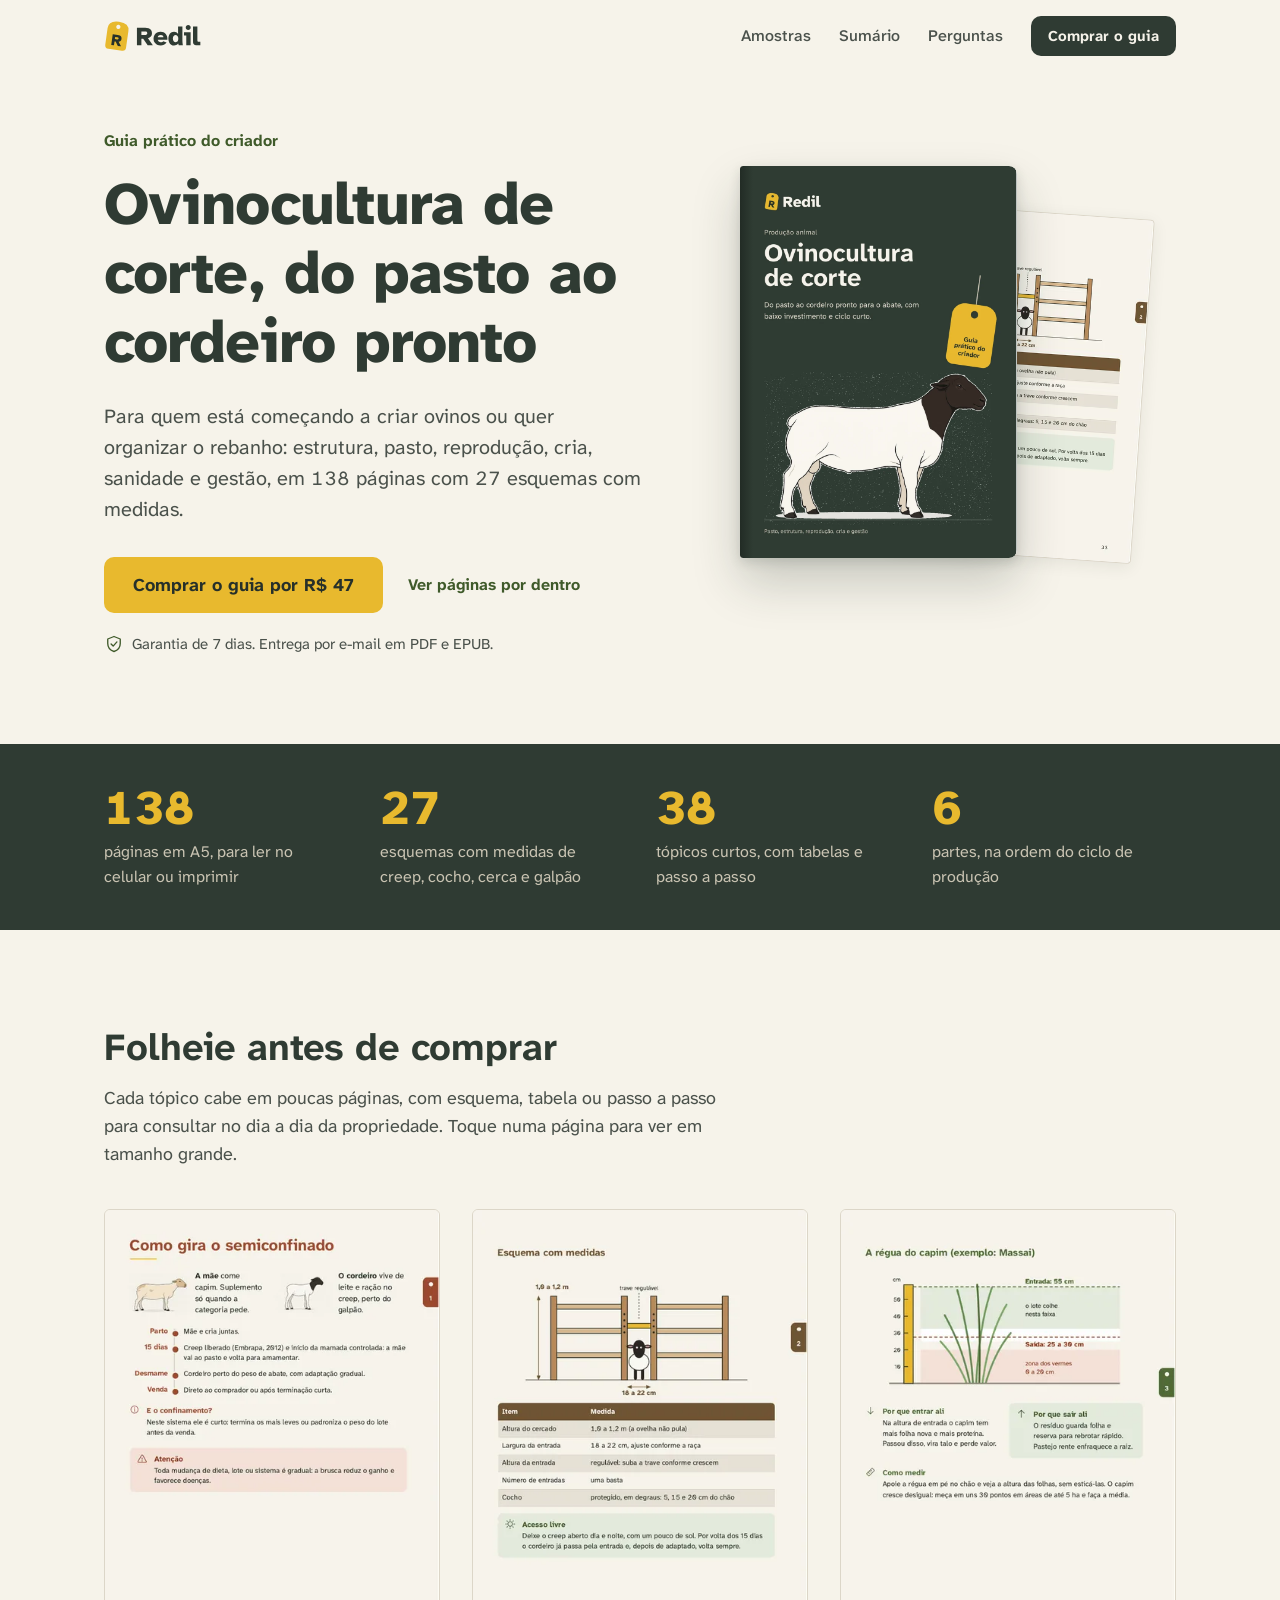
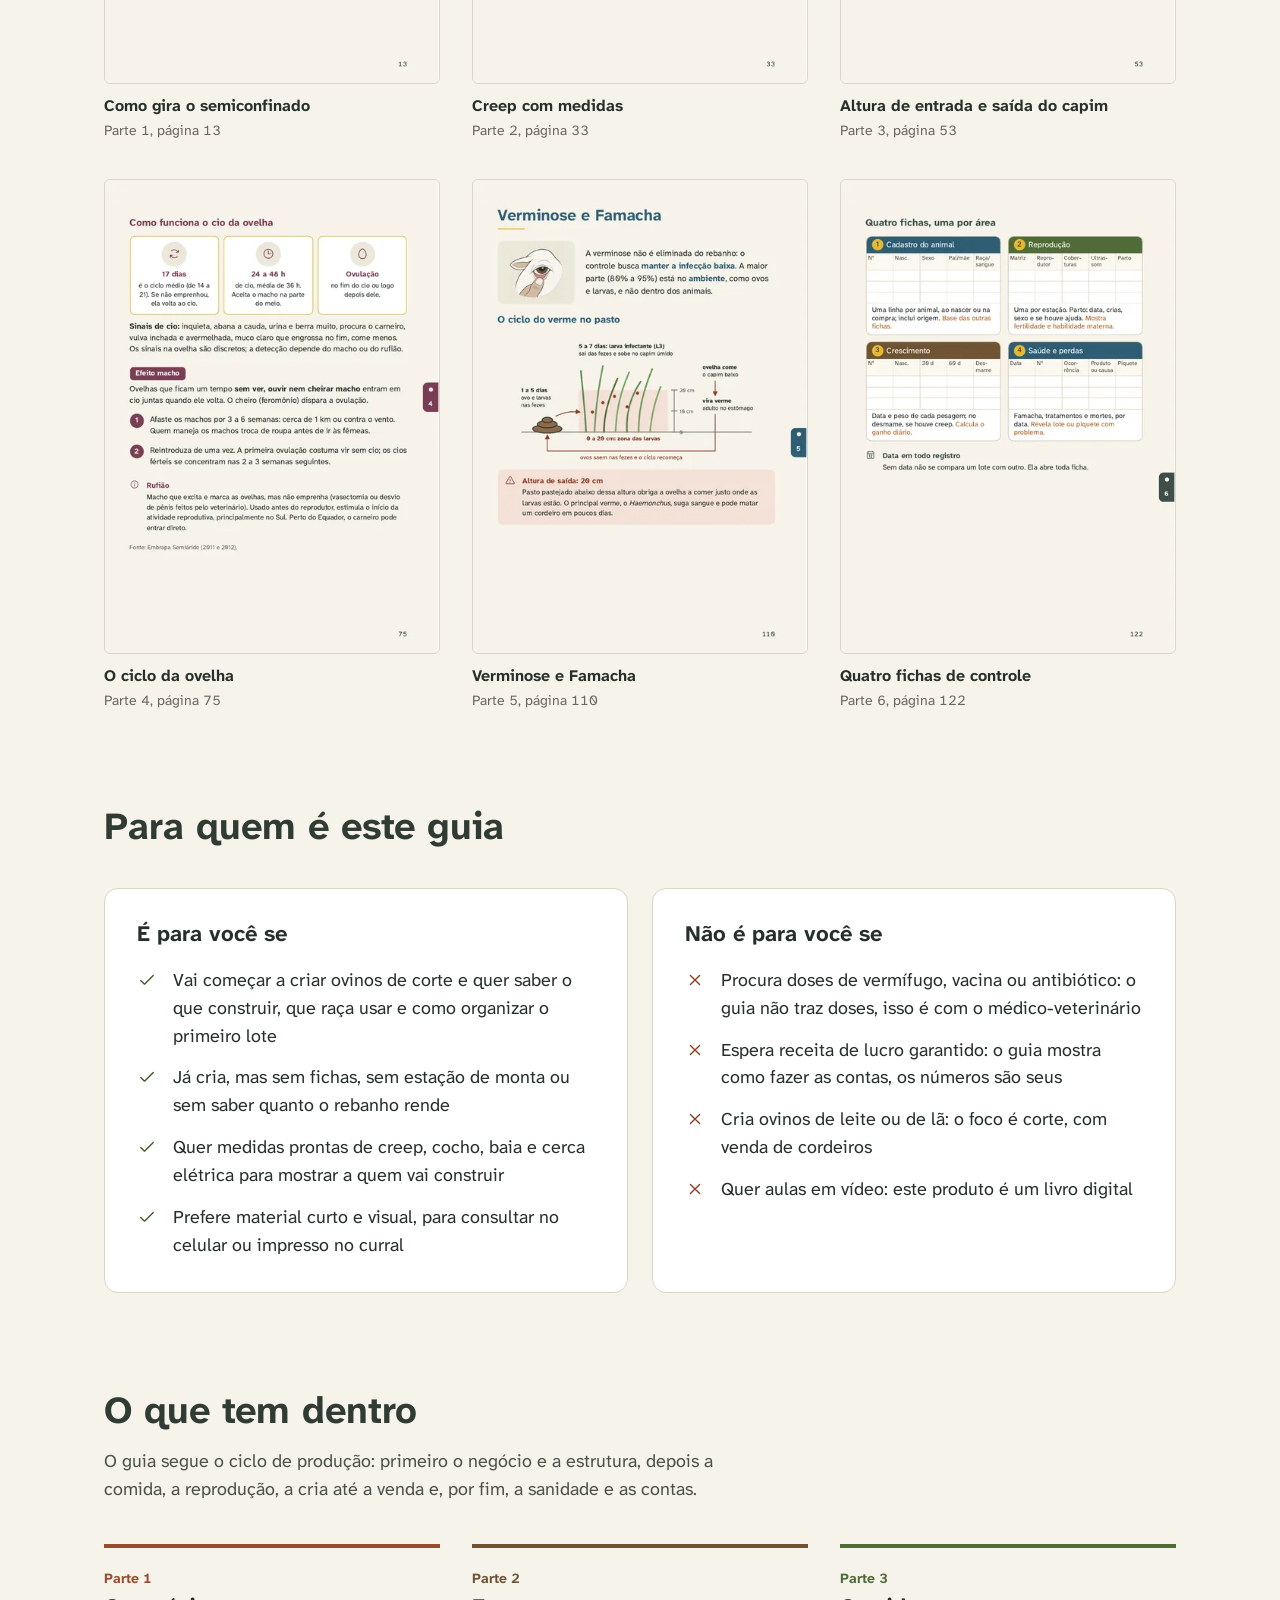
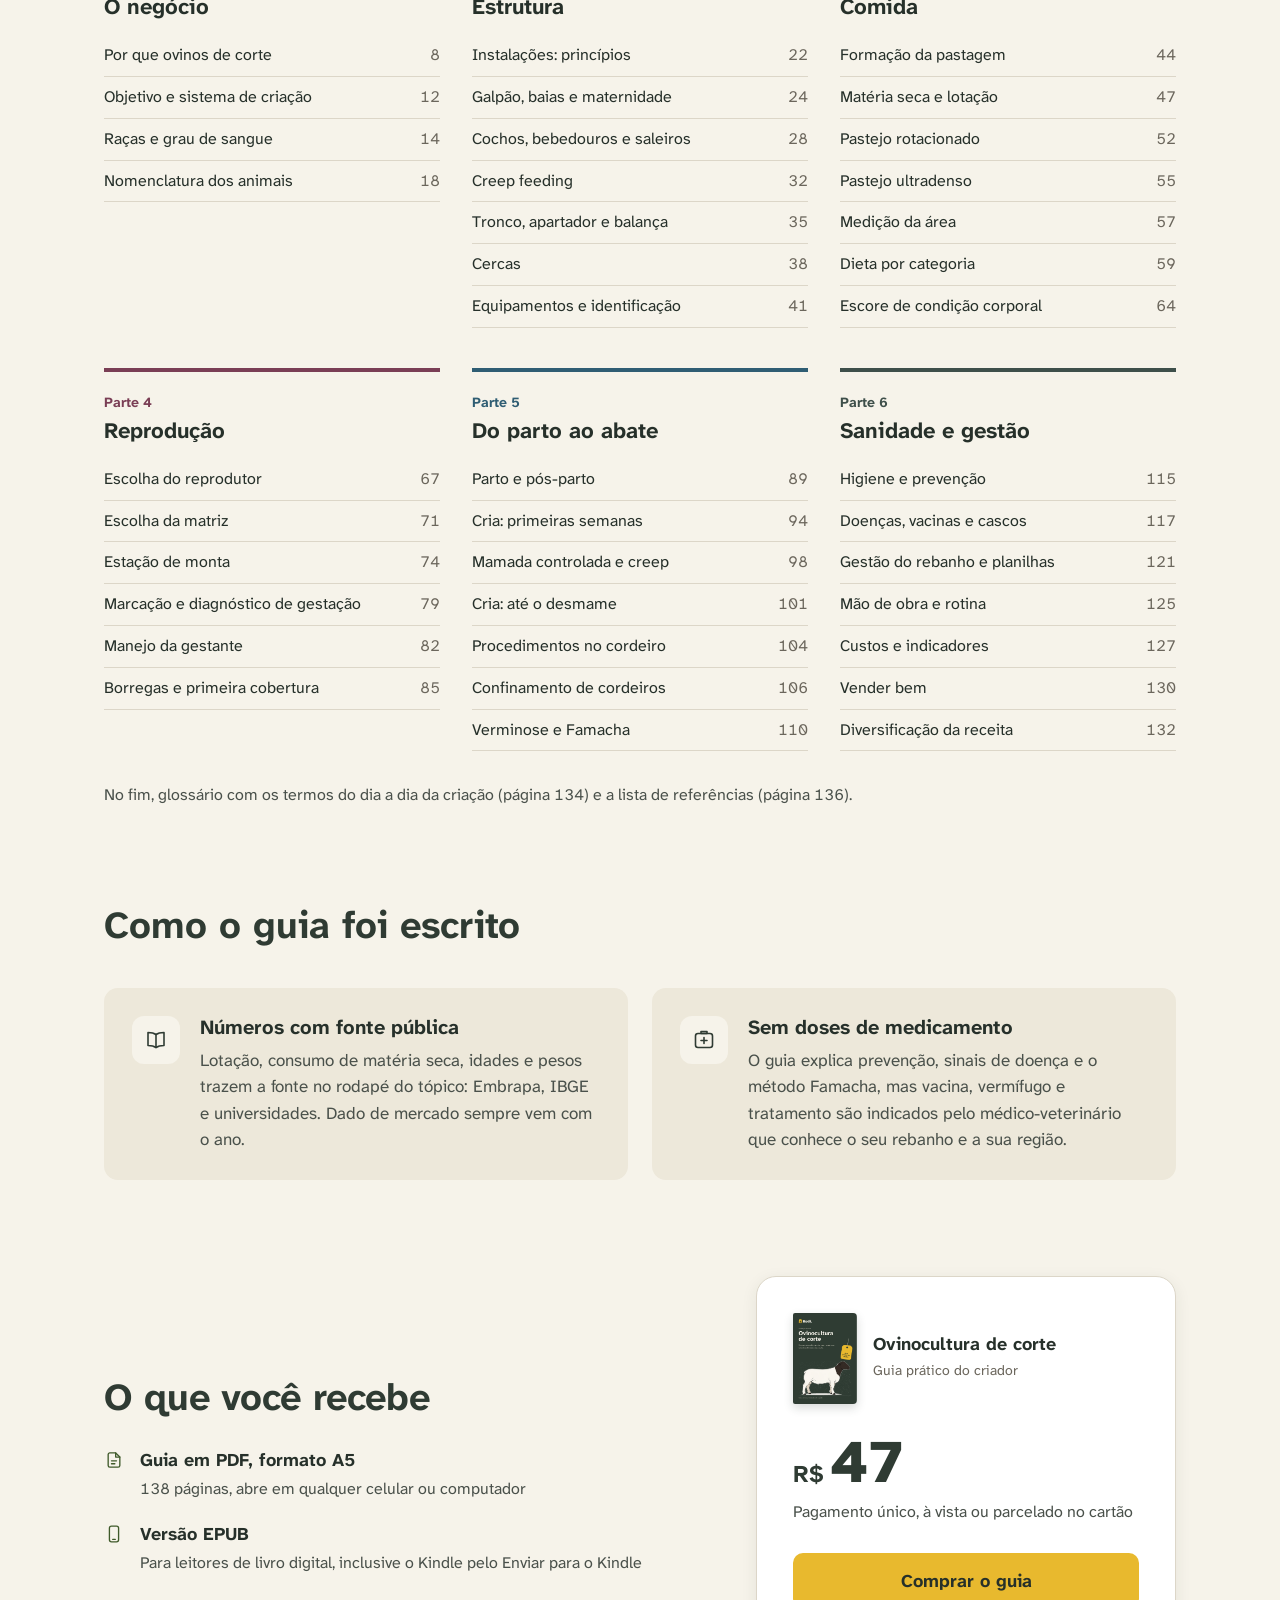
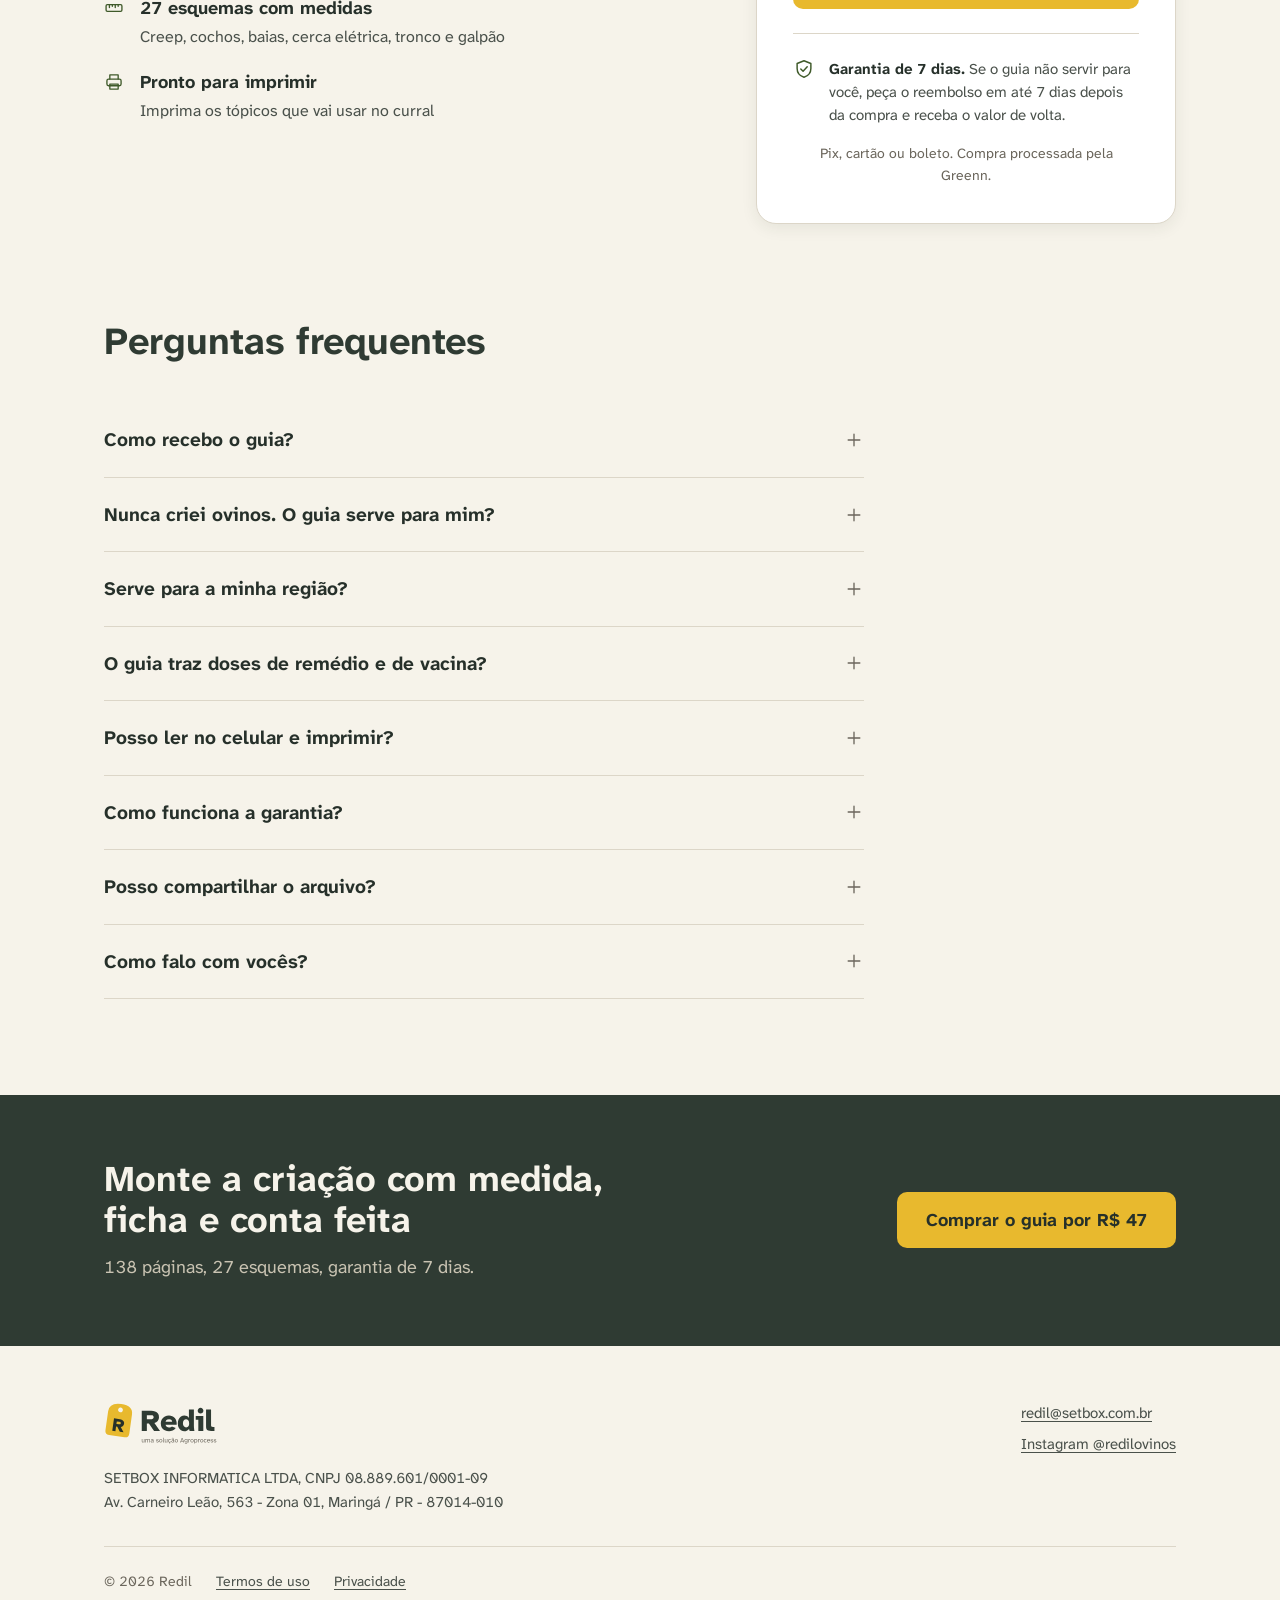
==== commit f2eae858: "Atualiza o Instagram para @redilovinos" ====
--- a/index.html
+++ b/index.html
@@ -317,7 +317,7 @@
         </details>
         <details>
           <summary>Como falo com vocês?<svg class="icone"><use href="#i-mais"/></svg></summary>
-          <p>Pelo e-mail <a href="mailto:redil@setbox.com.br">redil@setbox.com.br</a> ou pelo Instagram <a href="https://www.instagram.com/redil.ovinos/">@redil.ovinos</a>.</p>
+          <p>Pelo e-mail <a href="mailto:redil@setbox.com.br">redil@setbox.com.br</a> ou pelo Instagram <a href="https://www.instagram.com/redilovinos/">@redilovinos</a>.</p>
         </details>
       </div>
     </div>
@@ -345,7 +345,7 @@
     </div>
     <div class="contato">
       <a href="mailto:redil@setbox.com.br">redil@setbox.com.br</a>
-      <a href="https://www.instagram.com/redil.ovinos/">Instagram @redil.ovinos</a>
+      <a href="https://www.instagram.com/redilovinos/">Instagram @redilovinos</a>
     </div>
     <div class="legal">
       <span>© 2026 Redil</span>
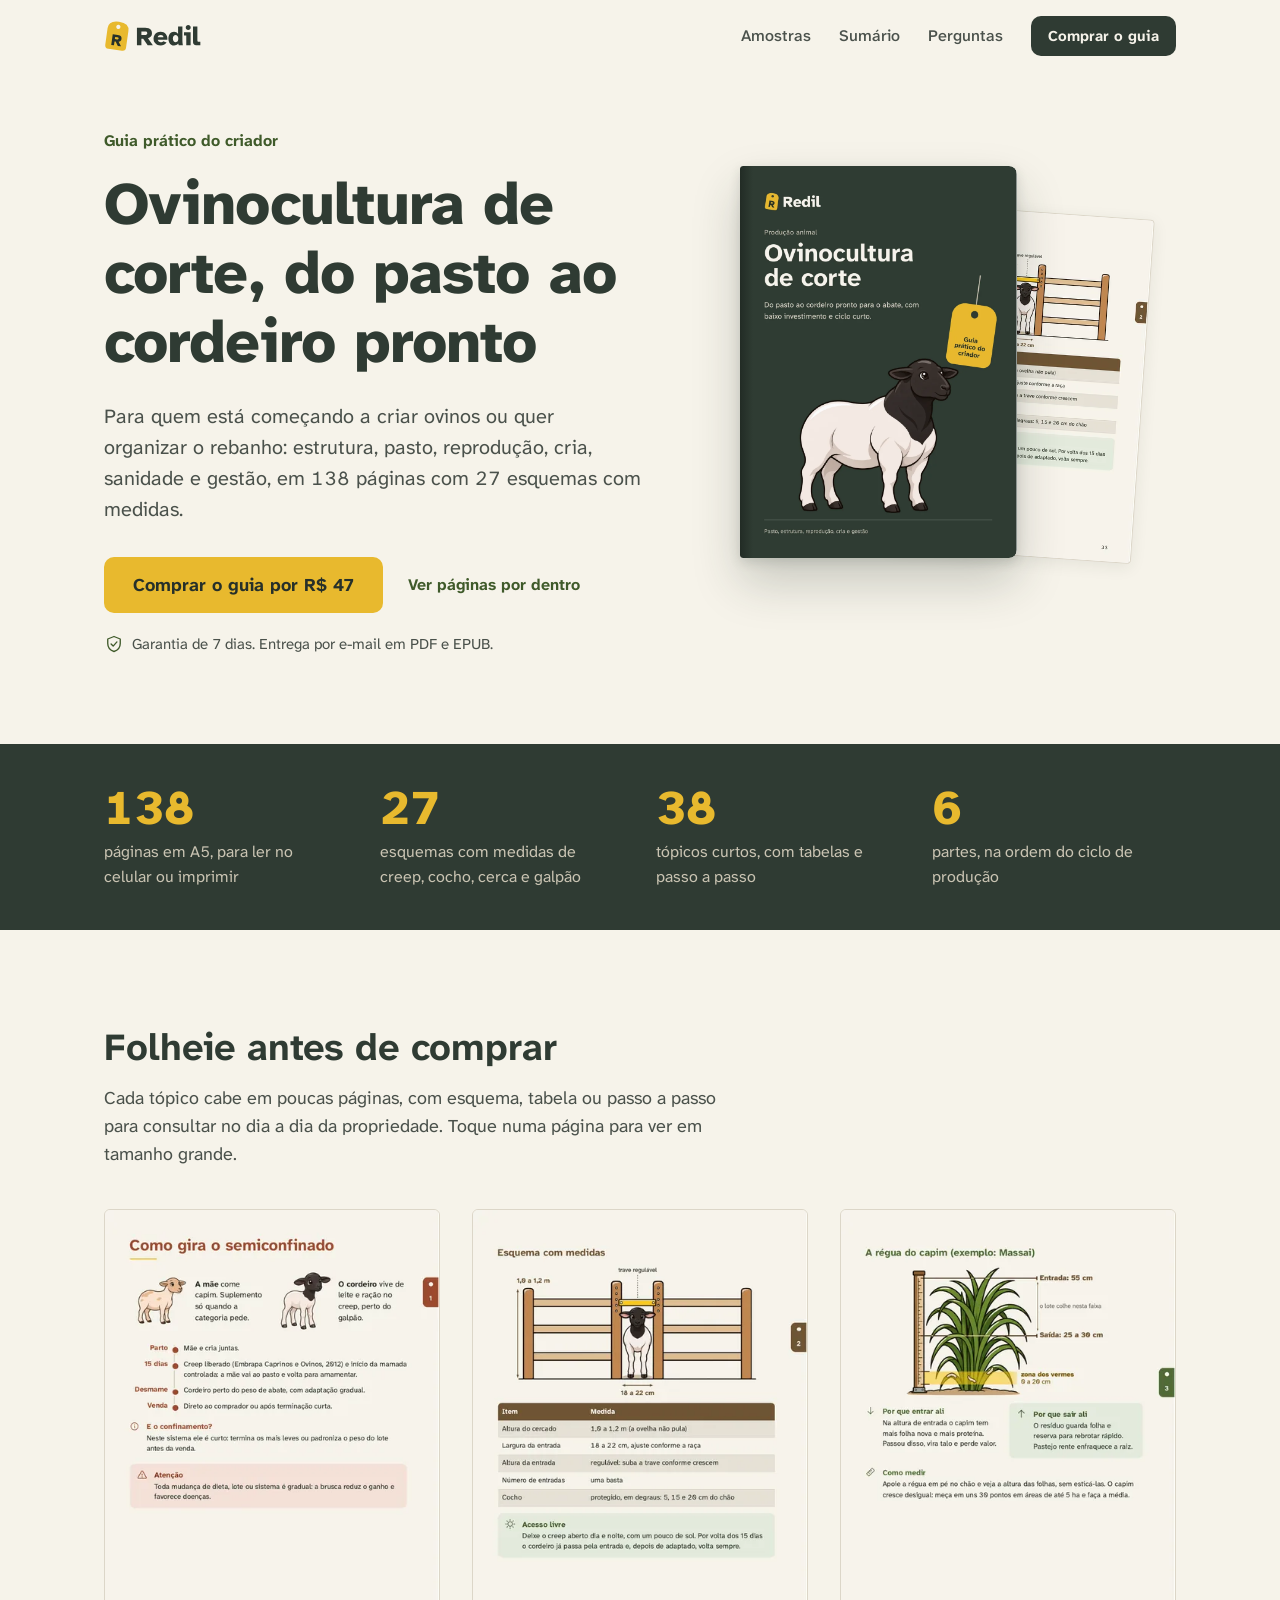
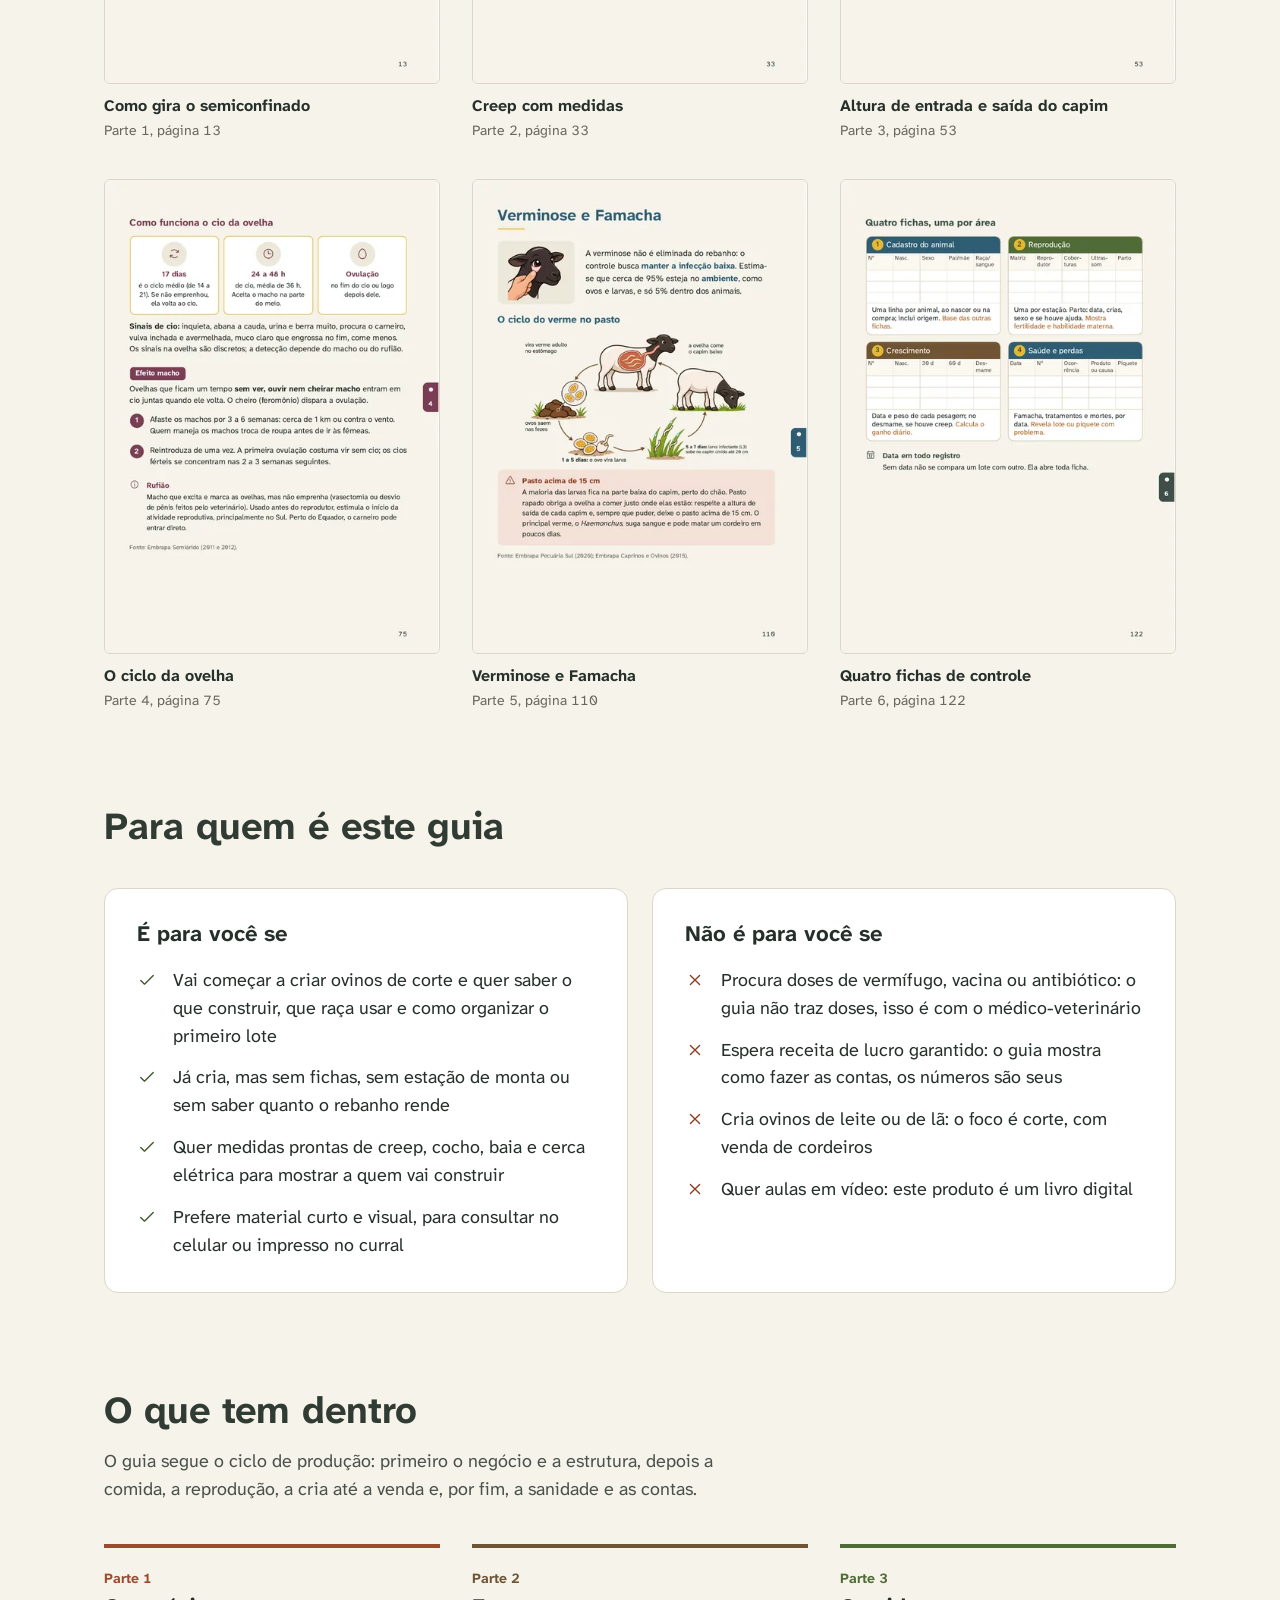
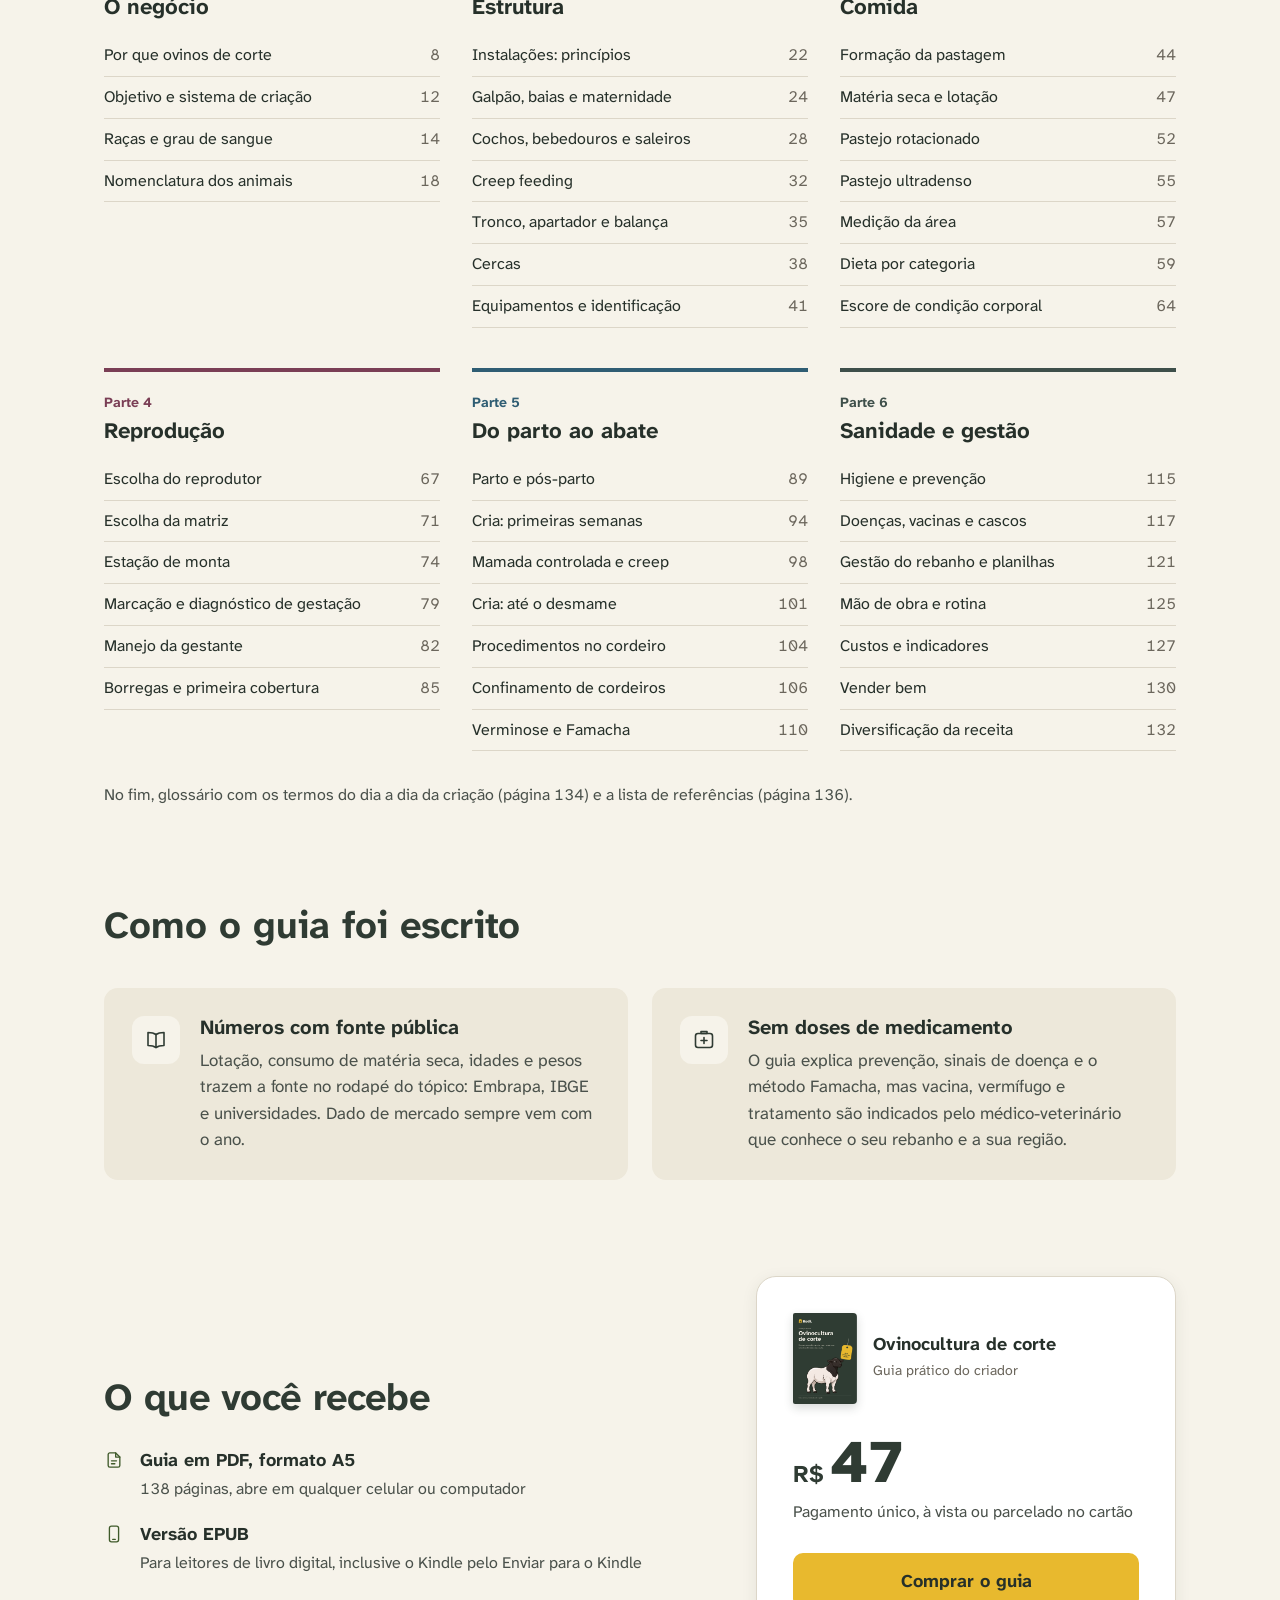
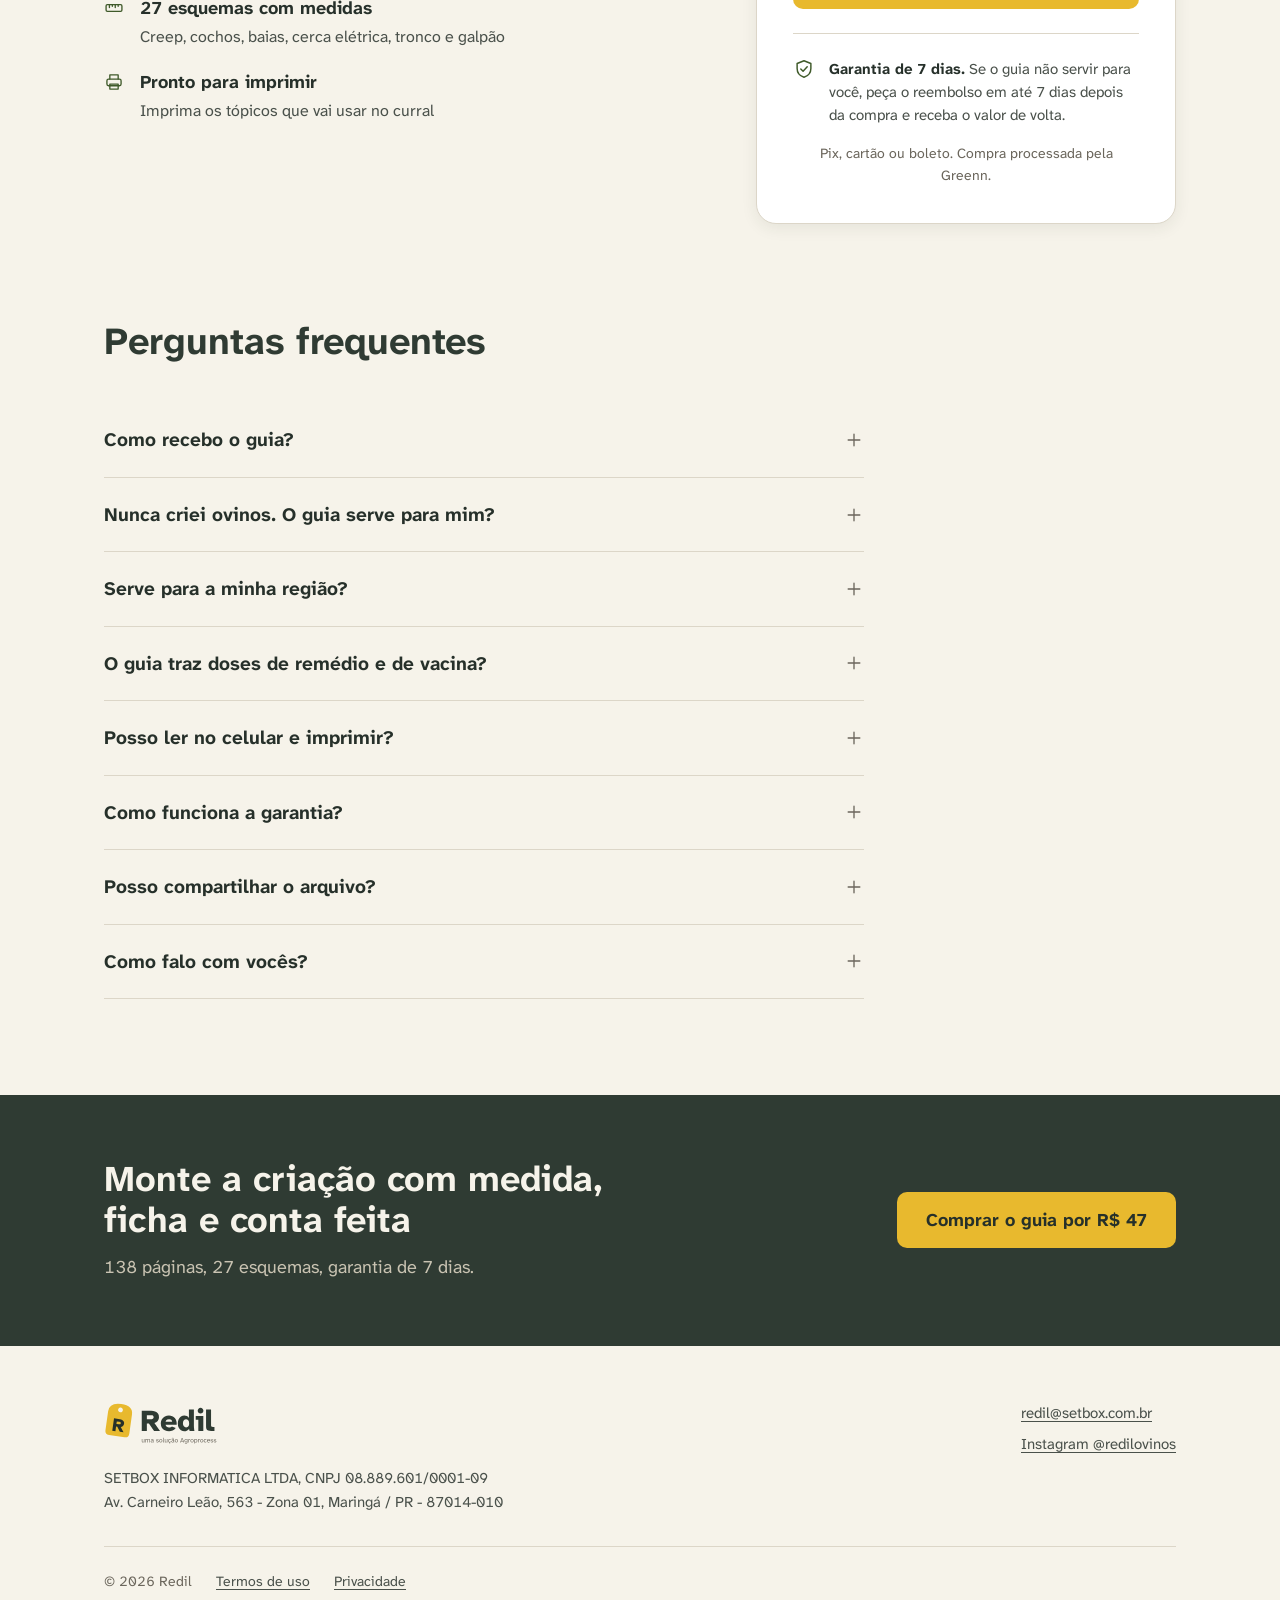
==== commit cb74dc61: "Usa o checkout com o tema Redil e atualiza imagens - Link de compra aponta para o checkout personali" ====
--- a/index.html
+++ b/index.html
@@ -356,7 +356,7 @@
 </footer>
 
 <script>
-  const CHECKOUT = "";
+  const CHECKOUT = "https://payfast.greenn.com.br/205008?ch_id=145467";
   if (CHECKOUT) document.querySelectorAll("a.comprar").forEach((a) => { a.href = CHECKOUT; });
   const topo = document.getElementById("topo");
   const marcarTopo = () => topo.classList.toggle("rolou", window.scrollY > 8);
